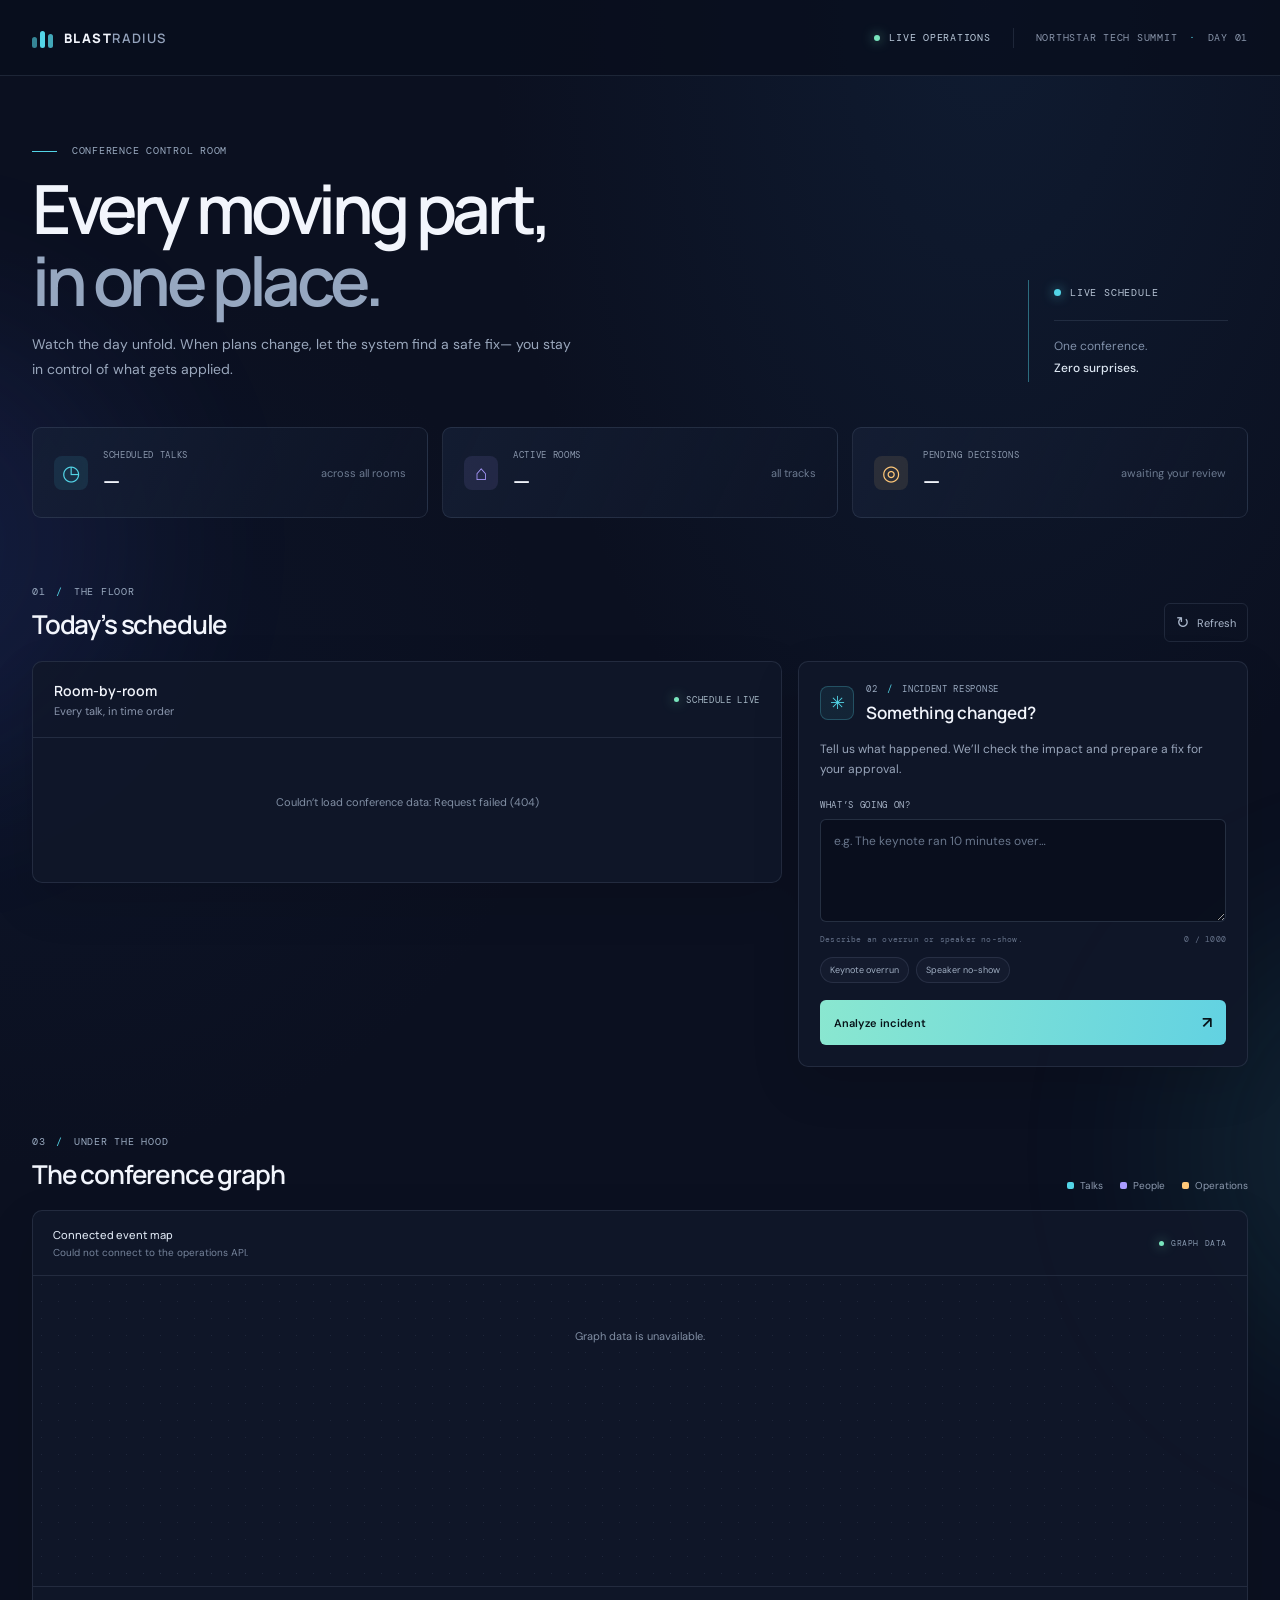
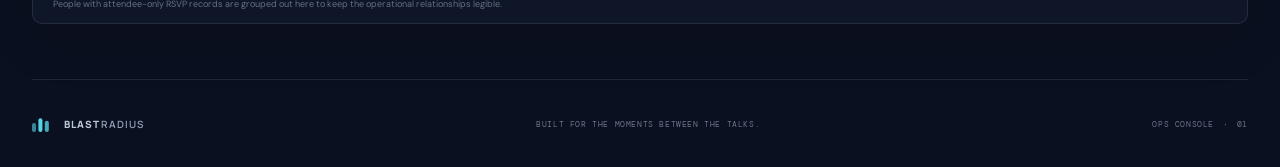
==== web/index.html @ 3070abd6 "first draft one shotted frontend lol" ====
<!doctype html>
<html lang="en">
  <head>
    <meta charset="utf-8">
    <meta name="viewport" content="width=device-width, initial-scale=1">
    <meta name="theme-color" content="#0b1020">
    <title>Blast Radius — Conference Operations</title>
    <link rel="stylesheet" href="/web/styles.css">
    <script src="/web/app.js" defer></script>
  </head>
  <body>
    <div class="ambient ambient-one" aria-hidden="true"></div>
    <div class="ambient ambient-two" aria-hidden="true"></div>

    <header class="topbar">
      <a class="brand" href="/" aria-label="Blast Radius home">
        <span class="brand-mark" aria-hidden="true"><i></i><i></i><i></i></span>
        <span>BLAST<span class="brand-light">RADIUS</span></span>
      </a>
      <div class="topbar-right">
        <span class="live-indicator"><span></span> LIVE OPERATIONS</span>
        <span class="topbar-divider"></span>
        <span class="event-label">NORTHSTAR TECH SUMMIT <span>·</span> DAY 01</span>
      </div>
    </header>

    <main class="page-shell">
      <section class="hero">
        <div class="hero-copy">
          <p class="eyebrow"><span class="eyebrow-line"></span> CONFERENCE CONTROL ROOM</p>
          <h1>Every moving part,<br><span>in one place.</span></h1>
          <p class="hero-description">
            Watch the day unfold. When plans change, let the system find a safe fix—
            you stay in control of what gets applied.
          </p>
        </div>
        <div class="hero-aside">
          <div class="date-chip"><span class="date-dot"></span> LIVE SCHEDULE</div>
          <div class="hero-aside-line"></div>
          <p>One conference.<br><strong>Zero surprises.</strong></p>
        </div>
      </section>

      <section class="metrics" aria-label="Conference overview">
        <article class="metric-card">
          <span class="metric-icon icon-cyan">◷</span>
          <div><span class="metric-label">SCHEDULED TALKS</span><strong id="talk-count">—</strong></div>
          <span class="metric-note">across all rooms</span>
        </article>
        <article class="metric-card">
          <span class="metric-icon icon-violet">⌂</span>
          <div><span class="metric-label">ACTIVE ROOMS</span><strong id="room-count">—</strong></div>
          <span class="metric-note">all tracks</span>
        </article>
        <article class="metric-card">
          <span class="metric-icon icon-amber">◎</span>
          <div><span class="metric-label">PENDING DECISIONS</span><strong id="pending-count">—</strong></div>
          <span class="metric-note">awaiting your review</span>
        </article>
      </section>

      <section class="workspace">
        <div class="section-heading">
          <div>
            <p class="eyebrow">01 <span>/</span> THE FLOOR</p>
            <h2>Today’s schedule</h2>
          </div>
          <button class="quiet-button" id="refresh-button" type="button">
            <span aria-hidden="true">↻</span> Refresh
          </button>
        </div>

        <div class="schedule-layout">
          <section class="schedule-panel panel">
            <div class="panel-heading">
              <div>
                <h3>Room-by-room</h3>
                <p>Every talk, in time order</p>
              </div>
              <span class="panel-status"><span></span> SCHEDULE LIVE</span>
            </div>
            <div id="schedule-content" class="schedule-content" aria-live="polite">
              <div class="loading-state"><span class="spinner"></span> Loading the floor plan…</div>
            </div>
          </section>

          <section class="incident-panel panel">
            <div class="incident-heading">
              <div class="incident-icon" aria-hidden="true">✳</div>
              <div>
                <p class="eyebrow">02 <span>/</span> INCIDENT RESPONSE</p>
                <h3>Something changed?</h3>
              </div>
            </div>
            <p class="incident-intro">
              Tell us what happened. We’ll check the impact and prepare a fix for your approval.
            </p>
            <form id="incident-form">
              <label for="incident-text">WHAT’S GOING ON?</label>
              <textarea
                id="incident-text"
                name="text"
                rows="4"
                maxlength="1000"
                placeholder="e.g. The keynote ran 10 minutes over…"
                required
              ></textarea>
              <div class="input-meta"><span>Describe an overrun or speaker no-show.</span><span id="char-count">0 / 1000</span></div>
              <div class="example-prompts">
                <button type="button" data-example="The keynote went 10 minutes over">Keynote overrun</button>
                <button type="button" data-example="The speaker for Neural Signals in Practice did not show up">Speaker no-show</button>
              </div>
              <button class="primary-button submit-button" id="submit-incident" type="submit">
                <span>Analyze incident</span><span aria-hidden="true">↗</span>
              </button>
              <p class="form-error" id="form-error" role="alert" hidden></p>
            </form>

            <section class="review-card" id="review-card" aria-live="polite" hidden>
              <div class="review-topline">
                <span class="review-label"><span class="review-dot"></span> PROPOSED FIX</span>
                <span class="review-pending" id="review-status">NEEDS YOUR OK</span>
              </div>
              <h4 id="fix-title"></h4>
              <div id="fix-details" class="fix-details"></div>
              <div class="notification-list" id="notification-list"></div>
              <div class="decision-actions" id="decision-actions">
                <button class="reject-button" id="reject-fix" type="button">No, reject</button>
                <button class="approve-button" id="approve-fix" type="button">Yes, apply fix <span aria-hidden="true">✓</span></button>
              </div>
              <p class="decision-note" id="decision-note">Nothing changes until you approve this proposal.</p>
            </section>
          </section>
        </div>
      </section>

      <section class="graph-section">
        <div class="section-heading graph-heading">
          <div>
            <p class="eyebrow">03 <span>/</span> UNDER THE HOOD</p>
            <h2>The conference graph</h2>
          </div>
          <div class="graph-key">
            <span><i class="key-dot key-talk"></i> Talks</span>
            <span><i class="key-dot key-people"></i> People</span>
            <span><i class="key-dot key-ops"></i> Operations</span>
          </div>
        </div>
        <div class="graph-panel panel">
          <div class="graph-toolbar">
            <div>
              <strong>Connected event map</strong>
              <span id="graph-summary">Loading nodes and relationships…</span>
            </div>
            <span class="graph-live"><span></span> GRAPH DATA</span>
          </div>
          <div class="graph-viewport" id="graph-viewport">
            <div class="loading-state"><span class="spinner"></span> Mapping the conference…</div>
          </div>
          <p class="graph-footnote">People with attendee-only RSVP records are grouped out here to keep the operational relationships legible.</p>
        </div>
      </section>

      <footer class="footer">
        <a class="brand footer-brand" href="/">
          <span class="brand-mark" aria-hidden="true"><i></i><i></i><i></i></span>
          <span>BLAST<span class="brand-light">RADIUS</span></span>
        </a>
        <span>BUILT FOR THE MOMENTS BETWEEN THE TALKS.</span>
        <span class="footer-version">OPS CONSOLE <span>·</span> 01</span>
      </footer>
    </main>
  </body>
</html>
---- web/styles.css ----
@import url("https://fonts.googleapis.com/css2?family=DM+Mono:wght@400;500&family=DM+Sans:wght@400;500;600;700&family=Manrope:wght@400;500;600;700;800&display=swap");

:root {
  color-scheme: dark;
  --bg: #0b1020;
  --panel: rgba(16, 23, 42, 0.88);
  --panel-strong: #111a2e;
  --line: rgba(167, 189, 222, 0.13);
  --text: #f2f5fc;
  --muted: #8a96ad;
  --faint: #59657b;
  --cyan: #53d5e7;
  --mint: #a5f0d2;
  --violet: #aa9bff;
  --amber: #ffc879;
  --red: #ff8b94;
  font-family: "DM Sans", -apple-system, BlinkMacSystemFont, "Segoe UI", sans-serif;
}

* { box-sizing: border-box; }
html { overflow-x: clip; }

body {
  margin: 0;
  overflow-x: hidden;
  color: var(--text);
  background:
    radial-gradient(ellipse at 77% 0%, rgba(32, 72, 116, 0.2), transparent 31rem),
    radial-gradient(ellipse at 0% 40%, rgba(24, 47, 91, 0.14), transparent 35rem),
    var(--bg);
}

button, textarea { font: inherit; }
button { color: inherit; }
a { color: inherit; text-decoration: none; }

.ambient {
  position: fixed;
  z-index: -1;
  width: 28rem;
  height: 28rem;
  border-radius: 50%;
  filter: blur(100px);
  pointer-events: none;
  opacity: 0.11;
}
.ambient-one { top: 20rem; left: -20rem; background: #536aff; }
.ambient-two { top: 58rem; right: -22rem; background: #38c9cb; }

.topbar {
  height: 76px;
  padding: 0 max(32px, calc((100vw - 1320px) / 2));
  display: flex;
  align-items: center;
  justify-content: space-between;
  border-bottom: 1px solid var(--line);
  background: rgba(9, 14, 28, 0.75);
}
.brand {
  display: inline-flex;
  align-items: center;
  gap: 11px;
  font-family: Manrope, sans-serif;
  font-size: 13px;
  font-weight: 800;
  letter-spacing: 0.11em;
}
.brand-light { color: #94a3bc; font-weight: 600; }
.brand-mark { width: 21px; height: 21px; display: flex; align-items: end; gap: 3px; }
.brand-mark i { display: block; width: 5px; border-radius: 4px; background: var(--cyan); }
.brand-mark i:nth-child(1) { height: 11px; opacity: 0.6; }
.brand-mark i:nth-child(2) { height: 17px; }
.brand-mark i:nth-child(3) { height: 14px; opacity: 0.78; }
.topbar-right { display: flex; align-items: center; gap: 22px; }
.live-indicator, .event-label, .eyebrow, .metric-label, .panel-status, .review-label,
.review-pending, .graph-live, .footer, .incident-panel form > label, .input-meta {
  font-family: "DM Mono", monospace;
  letter-spacing: 0.075em;
}
.live-indicator { color: #bbcadb; font-size: 10px; display: inline-flex; align-items: center; gap: 9px; }
.live-indicator > span, .panel-status > span, .graph-live > span {
  width: 6px; height: 6px; border-radius: 50%; background: #79e5bd;
  box-shadow: 0 0 12px rgba(121, 229, 189, 0.75);
}
.topbar-divider { height: 20px; width: 1px; background: var(--line); }
.event-label { font-size: 10px; color: #8995aa; }
.event-label span { padding: 0 5px; color: var(--cyan); }

.page-shell { width: min(1320px, calc(100% - 64px)); margin: 0 auto; }
.hero { display: flex; justify-content: space-between; align-items: end; padding: 67px 0 45px; }
.eyebrow { margin: 0; color: #99a9bf; font-size: 10px; line-height: 1.5; }
.eyebrow-line { display: inline-block; vertical-align: middle; width: 25px; height: 1px; margin-right: 8px; background: var(--cyan); }
.eyebrow > span:not(.eyebrow-line) { color: var(--cyan); padding: 0 4px; }
h1, h2, h3, h4, p { margin-top: 0; }
h1 {
  margin: 15px 0 15px;
  font-family: Manrope, sans-serif;
  font-size: clamp(43px, 5.3vw, 68px);
  line-height: 1.06;
  font-weight: 600;
  letter-spacing: -0.065em;
}
h1 > span { color: #96a7c0; }
.hero-description { max-width: 550px; margin: 0; color: #9aa7bc; font-size: 14px; line-height: 1.8; }
.hero-aside { min-width: 220px; padding: 0 0 3px 25px; border-left: 1px solid rgba(83, 213, 231, 0.45); }
.date-chip { display: inline-flex; align-items: center; gap: 9px; color: #b7c4d5; font: 10px "DM Mono", monospace; letter-spacing: 0.08em; }
.date-dot { width: 7px; height: 7px; border-radius: 50%; background: var(--cyan); box-shadow: 0 0 12px rgba(83,213,231,.7); }
.hero-aside-line { width: 100%; max-width: 174px; height: 1px; margin: 19px 0 15px; background: var(--line); }
.hero-aside p { margin: 0; color: #8090a9; font-size: 12px; line-height: 1.8; }
.hero-aside strong { color: #dce6f2; font-weight: 500; }

.metrics { display: grid; grid-template-columns: repeat(3, minmax(0, 1fr)); gap: 14px; margin-bottom: 66px; }
.metric-card {
  min-width: 0;
  min-height: 91px; padding: 19px 21px; display: flex; align-items: center; gap: 15px;
  background: linear-gradient(115deg, rgba(21, 31, 53, 0.84), rgba(15, 22, 40, 0.6));
  border: 1px solid var(--line); border-radius: 9px;
}
.metric-icon { width: 34px; height: 34px; display: grid; place-items: center; flex: 0 0 auto; border-radius: 8px; font-size: 21px; }
.icon-cyan { color: var(--cyan); background: rgba(83, 213, 231, 0.1); }
.icon-violet { color: var(--violet); background: rgba(170, 155, 255, 0.11); }
.icon-amber { color: var(--amber); background: rgba(255, 200, 121, 0.1); }
.metric-card > div { min-width: 0; display: grid; gap: 5px; }
.metric-label { color: #8b98ad; font-size: 9px; }
.metric-card strong { font: 600 22px Manrope, sans-serif; letter-spacing: -0.03em; }
.metric-note { margin-left: auto; color: #6d7b91; font-size: 11px; }

.section-heading { display: flex; align-items: end; justify-content: space-between; margin-bottom: 19px; }
.section-heading h2 { margin: 7px 0 0; font: 600 26px Manrope, sans-serif; letter-spacing: -0.045em; }
.quiet-button { display: flex; align-items: center; gap: 8px; padding: 8px 11px; border: 1px solid var(--line); border-radius: 6px; background: transparent; color: #abb8cc; font-size: 11px; cursor: pointer; transition: border-color .2s, color .2s; }
.quiet-button:hover { color: var(--text); border-color: rgba(83,213,231,.45); }
.quiet-button span { font-size: 16px; }
.schedule-layout { display: grid; grid-template-columns: minmax(0, 1.25fr) minmax(365px, 0.75fr); align-items: start; gap: 16px; }
.panel { border: 1px solid var(--line); border-radius: 10px; background: var(--panel); box-shadow: 0 18px 50px rgba(0,0,0,.12); }
.schedule-panel { overflow: hidden; }
.panel-heading { min-height: 76px; padding: 18px 21px; display: flex; justify-content: space-between; align-items: center; border-bottom: 1px solid var(--line); }
.panel-heading h3 { margin: 0 0 4px; font: 600 14px Manrope, sans-serif; }
.panel-heading p { margin: 0; color: var(--muted); font-size: 11px; }
.panel-status { display: flex; align-items: center; gap: 7px; color: #a7b9c7; font-size: 9px; }
.panel-status > span { width: 5px; height: 5px; }
.schedule-content { padding: 4px 21px 20px; }
.room-section { padding: 18px 0 5px; }
.room-section + .room-section { border-top: 1px solid var(--line); }
.room-heading { display: flex; justify-content: space-between; align-items: center; margin-bottom: 5px; }
.room-name { display: flex; align-items: center; gap: 9px; font: 600 12px Manrope, sans-serif; }
.room-mark { width: 7px; height: 7px; border: 1px solid var(--cyan); border-radius: 2px; box-shadow: 0 0 7px rgba(83, 213, 231, .28); }
.room-count { color: #748198; font: 9px "DM Mono", monospace; }
.talk-row { display: grid; grid-template-columns: 69px minmax(0, 1fr) auto; gap: 12px; align-items: center; min-height: 64px; padding: 11px 8px; border-radius: 6px; transition: background .18s; }
.talk-row:hover { background: rgba(125, 151, 189, .06); }
.talk-time { color: #84dce6; font: 10px "DM Mono", monospace; white-space: nowrap; }
.talk-info { min-width: 0; }
.talk-title { display: block; overflow: hidden; color: #e2e8f2; font: 500 12px Manrope, sans-serif; text-overflow: ellipsis; white-space: nowrap; }
.talk-meta { display: flex; gap: 8px; margin-top: 5px; color: #77859c; font-size: 10px; }
.talk-meta .separator { color: #46546b; }
.talk-badge { padding: 4px 7px; border: 1px solid rgba(130,148,171,.18); border-radius: 4px; color: #a6b1c1; font: 8px "DM Mono", monospace; white-space: nowrap; text-transform: uppercase; }
.talk-badge.completed { color: #98a5b9; }
.talk-badge.scheduled { color: #9de0d2; border-color: rgba(121,229,189,.17); background: rgba(121,229,189,.045); }

.incident-panel { padding: 21px; }
.incident-heading { display: flex; gap: 12px; align-items: center; }
.incident-icon { width: 34px; height: 34px; display: grid; place-items: center; border: 1px solid rgba(83,213,231,.25); border-radius: 8px; color: var(--cyan); background: rgba(83,213,231,.08); font-size: 18px; }
.incident-heading .eyebrow { font-size: 9px; }
.incident-heading h3 { margin: 4px 0 0; font: 600 17px Manrope, sans-serif; }
.incident-intro { margin: 15px 0 20px; color: #98a5ba; font-size: 12px; line-height: 1.7; }
.incident-panel form > label { display: block; margin-bottom: 8px; color: #a7b4c7; font-size: 9px; }
.incident-panel textarea { width: 100%; min-height: 103px; resize: vertical; padding: 12px 13px; border: 1px solid rgba(161,184,216,.19); border-radius: 6px; outline: none; color: var(--text); background: rgba(7,12,24,.56); font-size: 12px; line-height: 1.6; transition: border-color .18s, box-shadow .18s; }
.incident-panel textarea::placeholder { color: #68758b; }
.incident-panel textarea:focus { border-color: rgba(83,213,231,.58); box-shadow: 0 0 0 3px rgba(83,213,231,.08); }
.input-meta { display: flex; justify-content: space-between; gap: 10px; margin-top: 7px; color: #66738a; font-size: 8px; letter-spacing: .025em; }
.example-prompts { display: flex; flex-wrap: wrap; gap: 7px; margin: 13px 0 17px; }
.example-prompts button { padding: 6px 9px; border: 1px solid rgba(166,186,216,.13); border-radius: 20px; background: rgba(146,164,192,.045); color: #a0aec2; font-size: 9px; cursor: pointer; transition: all .18s; }
.example-prompts button:hover { color: var(--cyan); border-color: rgba(83,213,231,.4); background: rgba(83,213,231,.06); }
.primary-button, .approve-button { display: flex; justify-content: space-between; align-items: center; gap: 20px; border: 0; cursor: pointer; font-weight: 600; transition: filter .18s, transform .18s; }
.primary-button { width: 100%; padding: 12px 14px; border-radius: 6px; color: #071319; background: linear-gradient(100deg, #8ae7d0, #62d2e2); font-size: 11px; }
.primary-button:hover, .approve-button:hover { filter: brightness(1.08); transform: translateY(-1px); }
.primary-button:disabled, .approve-button:disabled, .reject-button:disabled { opacity: .55; cursor: wait; transform: none; }
.primary-button > span:last-child { font-size: 16px; }
.form-error { margin: 10px 0 0; color: #ff9ca3; font-size: 11px; line-height: 1.5; }

.review-card { margin-top: 20px; padding: 15px; border: 1px solid rgba(83,213,231,.25); border-radius: 8px; background: linear-gradient(135deg, rgba(22,44,61,.48), rgba(14,22,39,.74)); }
.review-topline { display: flex; justify-content: space-between; align-items: center; gap: 10px; }
.review-label { display: flex; align-items: center; gap: 7px; color: #92d6dd; font-size: 8px; }
.review-dot { width: 6px; height: 6px; border-radius: 50%; background: var(--cyan); box-shadow: 0 0 9px rgba(83,213,231,.7); }
.review-pending { color: var(--amber); font-size: 8px; }
.review-card h4 { margin: 12px 0 10px; font: 600 14px/1.45 Manrope, sans-serif; }
.fix-details { display: grid; gap: 7px; }
.fix-detail { padding: 9px 10px; border-left: 2px solid rgba(83,213,231,.54); background: rgba(6,12,24,.39); color: #c0cad8; font-size: 10px; line-height: 1.5; }
.fix-detail strong { color: #f0f4f8; font-weight: 600; }
.notification-list { display: grid; gap: 5px; margin-top: 10px; }
.notification-item { color: #8291a7; font-size: 9px; line-height: 1.5; }
.notification-item::before { content: "↳"; padding-right: 6px; color: var(--cyan); }
.decision-actions { display: grid; grid-template-columns: .82fr 1.18fr; gap: 8px; margin-top: 14px; }
.reject-button, .approve-button { min-height: 36px; padding: 9px 10px; border-radius: 5px; font-size: 10px; }
.reject-button { border: 1px solid rgba(255,139,148,.29); color: #ff9ca3; background: rgba(255,139,148,.05); cursor: pointer; }
.reject-button:hover { border-color: rgba(255,139,148,.65); background: rgba(255,139,148,.1); }
.approve-button { color: #061510; background: linear-gradient(110deg, #a8f2d1, #70dfc2); }
.approve-button span { font-size: 15px; }
.decision-note { margin: 10px 0 0; color: #8391a7; font-size: 9px; line-height: 1.5; }
.decision-complete { color: var(--mint); }
.decision-rejected { color: var(--amber); }

.graph-section { margin-top: 67px; }
.graph-heading { margin-bottom: 18px; }
.graph-key { display: flex; gap: 17px; color: #8c99ae; font-size: 10px; }
.graph-key > span { display: flex; align-items: center; gap: 6px; }
.key-dot { width: 7px; height: 7px; display: inline-block; border-radius: 2px; }
.key-talk { background: var(--cyan); }
.key-people { background: var(--violet); }
.key-ops { background: var(--amber); }
.graph-panel { overflow: hidden; }
.graph-toolbar { display: flex; align-items: center; justify-content: space-between; padding: 16px 20px; border-bottom: 1px solid var(--line); }
.graph-toolbar > div { display: grid; gap: 4px; }
.graph-toolbar strong { color: #dce5f1; font: 500 11px Manrope, sans-serif; }
.graph-toolbar > div > span { color: #77859c; font-size: 10px; }
.graph-live { display: flex; align-items: center; gap: 7px; color: #8697ad; font-size: 8px; }
.graph-live > span { width: 5px; height: 5px; }
.graph-viewport { max-height: 620px; min-height: 310px; overflow: auto; background-image: radial-gradient(rgba(141,163,195,.12) .8px, transparent .8px); background-size: 17px 17px; }
.graph-viewport svg { display: block; min-width: 100%; }
.graph-edge { stroke: #485973; stroke-opacity: .53; stroke-width: 1; }
.graph-edge.edge-NEXT_IN { stroke: var(--cyan); stroke-opacity: .7; stroke-width: 1.5; }
.graph-edge.edge-PRESENTS { stroke: var(--violet); }
.graph-edge.edge-AFFECTS, .graph-edge.edge-RESOLVES, .graph-edge.edge-PROPOSED { stroke: var(--amber); }
.graph-lane-label { fill: #78869c; font: 9px "DM Mono", monospace; letter-spacing: 1px; }
.graph-node rect { stroke-width: 1; rx: 6; }
.graph-node text { fill: #d6dfeb; font: 9px "DM Sans", sans-serif; pointer-events: none; }
.graph-node .node-id { fill: #7c8aa1; font: 7px "DM Mono", monospace; }
.graph-node.node-Talk rect { fill: #132d3a; stroke: rgba(83,213,231,.5); }
.graph-node.node-Person rect { fill: #211f3b; stroke: rgba(170,155,255,.48); }
.graph-node.node-Agent rect, .graph-node.node-Incident rect, .graph-node.node-Fix rect, .graph-node.node-Notification rect { fill: #382d20; stroke: rgba(255,200,121,.48); }
.graph-node.node-Room rect, .graph-node.node-Session rect { fill: #19283a; stroke: rgba(140,174,221,.38); }
.graph-node.node-Topic rect, .graph-node.node-SideEvent rect, .graph-node.node-Catering rect { fill: #1e302b; stroke: rgba(121,229,189,.38); }
.graph-footnote { margin: 0; padding: 11px 20px 13px; border-top: 1px solid var(--line); color: #65728a; font-size: 9px; }
.loading-state, .empty-state { min-height: 120px; display: flex; align-items: center; justify-content: center; gap: 10px; color: #8290a5; font-size: 11px; }
.spinner { width: 13px; height: 13px; border: 1px solid rgba(83,213,231,.3); border-top-color: var(--cyan); border-radius: 50%; animation: spin .8s linear infinite; }
@keyframes spin { to { transform: rotate(360deg); } }

.footer { min-height: 88px; margin-top: 55px; display: flex; align-items: center; justify-content: space-between; border-top: 1px solid var(--line); color: #69768b; font-size: 8px; }
.footer-brand { color: #bbc6d6; font-size: 10px; }
.footer-brand .brand-mark { transform: scale(.8); transform-origin: left center; }
.footer-version span { color: var(--cyan); padding: 0 3px; }

@media (max-width: 900px) {
  .schedule-layout { grid-template-columns: 1fr; }
  .incident-panel { max-width: none; }
  .hero-aside { margin-left: 25px; }
  .metric-note { display: none; }
}
@media (max-width: 620px) {
  .topbar { height: 64px; padding: 0 20px; }
  .topbar-right { gap: 10px; }
  .event-label, .topbar-divider { display: none; }
  .live-indicator { font-size: 0; }
  .live-indicator > span { width: 7px; height: 7px; }
  .page-shell { width: calc(100% - 36px); }
  .hero { padding: 47px 0 31px; }
  .hero-aside { display: none; }
  h1 { font-size: clamp(34px, 10.5vw, 47px); }
  .hero-description { font-size: 12px; }
  .metrics { gap: 7px; margin-bottom: 47px; }
  .metric-card { min-height: 81px; padding: 11px 7px; gap: 7px; }
  .metric-icon { width: 27px; height: 27px; font-size: 17px; }
  .metric-label { font-size: 7px; letter-spacing: .025em; }
  .metric-card strong { font-size: 18px; }
  .section-heading h2 { font-size: 22px; }
  .talk-row { grid-template-columns: 63px minmax(0,1fr); gap: 8px; padding: 10px 3px; }
  .talk-badge { display: none; }
  .schedule-content { padding: 4px 13px 15px; }
  .panel-heading { padding: 16px 14px; }
  .panel-status { font-size: 7px; }
  .incident-panel { padding: 17px 14px; }
  .graph-key { gap: 8px; font-size: 8px; }
  .graph-heading { align-items: start; }
  .graph-key { padding-top: 5px; }
  .graph-key > span { gap: 4px; }
  .graph-toolbar { padding: 14px; }
  .footer { min-height: 78px; font-size: 7px; }
  .footer > span:nth-child(2) { display: none; }
}
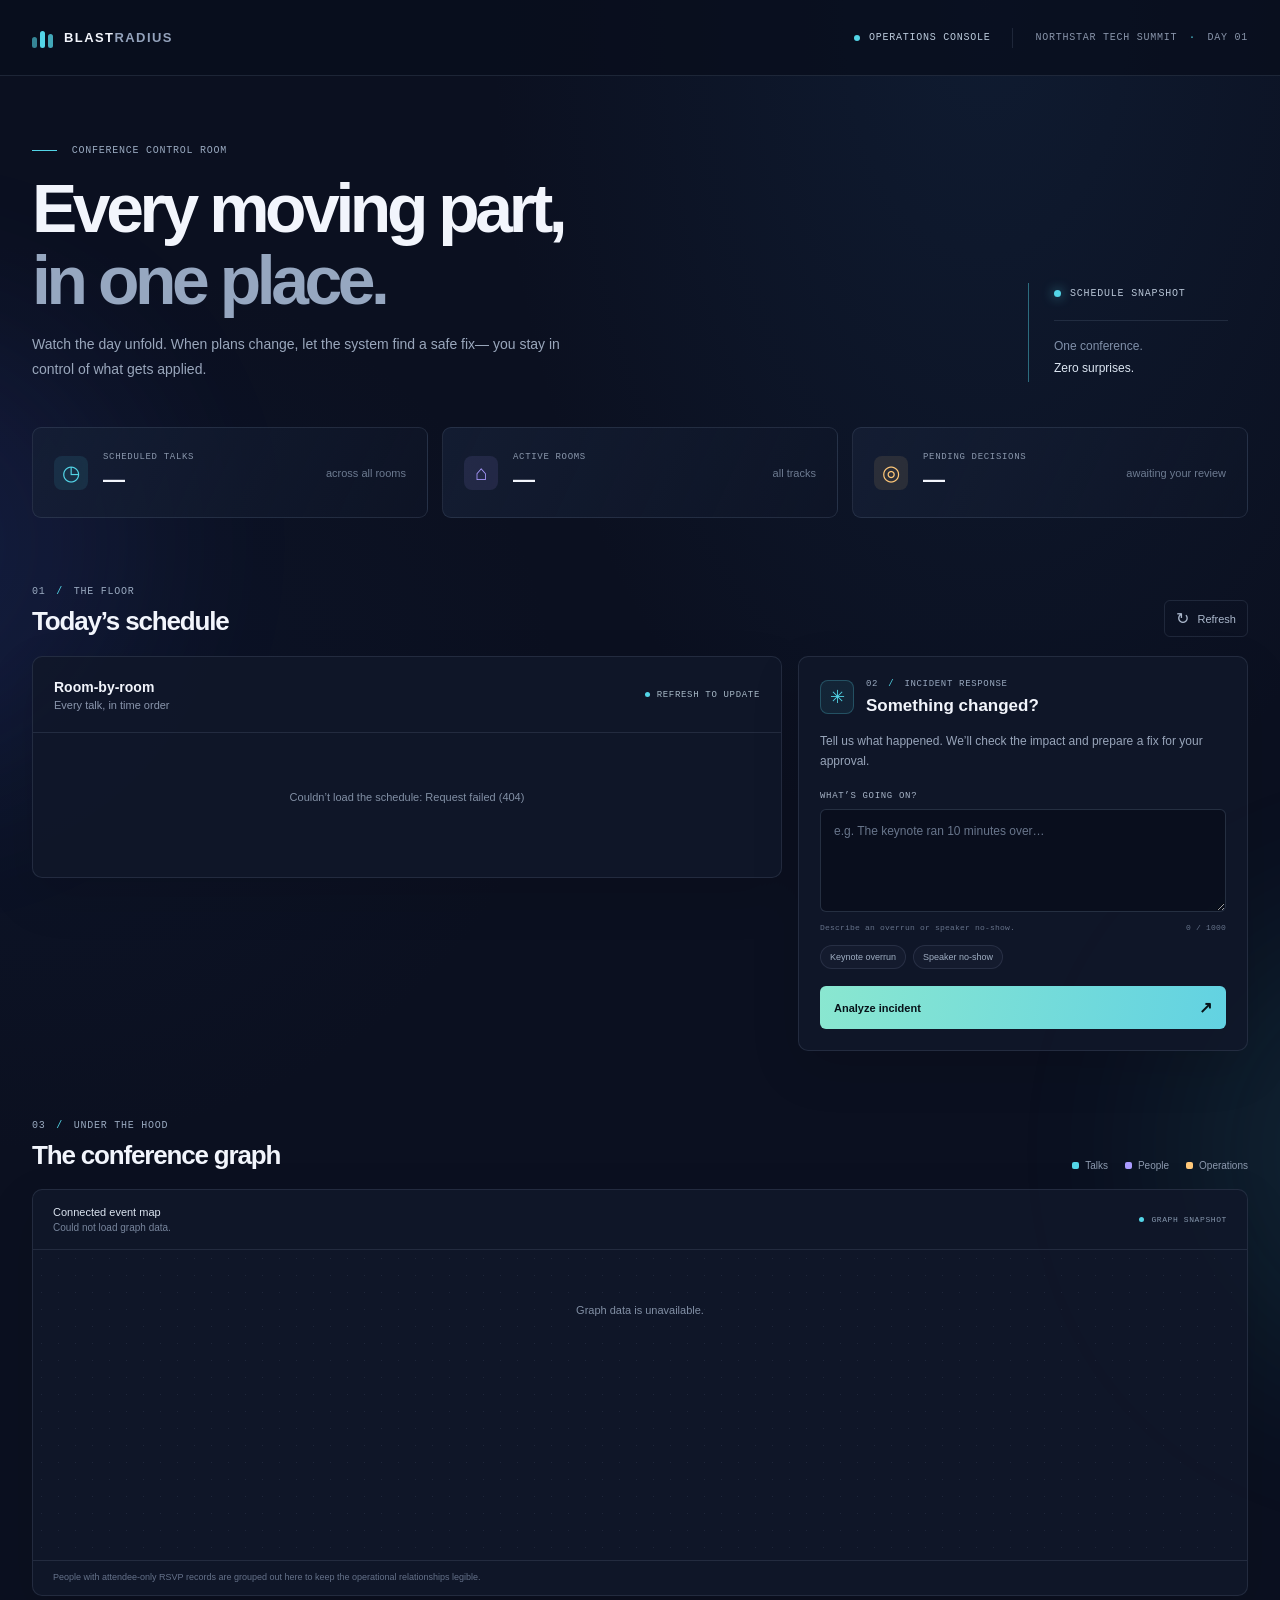
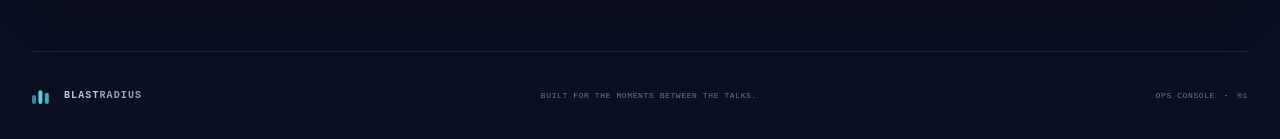
==== commit f6f3a677: "make fix approvals atomci and harden dashboard loading" ====
--- a/web/index.html
+++ b/web/index.html
@@ -18,7 +18,7 @@
         <span>BLAST<span class="brand-light">RADIUS</span></span>
       </a>
       <div class="topbar-right">
-        <span class="live-indicator"><span></span> LIVE OPERATIONS</span>
+        <span class="live-indicator"><span></span> OPERATIONS CONSOLE</span>
         <span class="topbar-divider"></span>
         <span class="event-label">NORTHSTAR TECH SUMMIT <span>·</span> DAY 01</span>
       </div>
@@ -35,7 +35,7 @@
           </p>
         </div>
         <div class="hero-aside">
-          <div class="date-chip"><span class="date-dot"></span> LIVE SCHEDULE</div>
+          <div class="date-chip"><span class="date-dot"></span> SCHEDULE SNAPSHOT</div>
           <div class="hero-aside-line"></div>
           <p>One conference.<br><strong>Zero surprises.</strong></p>
         </div>
@@ -77,7 +77,7 @@
                 <h3>Room-by-room</h3>
                 <p>Every talk, in time order</p>
               </div>
-              <span class="panel-status"><span></span> SCHEDULE LIVE</span>
+              <span class="panel-status"><span></span> REFRESH TO UPDATE</span>
             </div>
             <div id="schedule-content" class="schedule-content" aria-live="polite">
               <div class="loading-state"><span class="spinner"></span> Loading the floor plan…</div>
@@ -152,7 +152,7 @@
               <strong>Connected event map</strong>
               <span id="graph-summary">Loading nodes and relationships…</span>
             </div>
-            <span class="graph-live"><span></span> GRAPH DATA</span>
+            <span class="graph-live"><span></span> GRAPH SNAPSHOT</span>
           </div>
           <div class="graph-viewport" id="graph-viewport">
             <div class="loading-state"><span class="spinner"></span> Mapping the conference…</div>
--- a/web/styles.css
+++ b/web/styles.css
@@ -1,7 +1,6 @@
-@import url("https://fonts.googleapis.com/css2?family=DM+Mono:wght@400;500&family=DM+Sans:wght@400;500;600;700&family=Manrope:wght@400;500;600;700;800&display=swap");
-
 :root {
   color-scheme: dark;
+  --font-sans: -apple-system, BlinkMacSystemFont, "Segoe UI", sans-serif;
   --bg: #0b1020;
   --panel: rgba(16, 23, 42, 0.88);
   --panel-strong: #111a2e;
@@ -14,7 +13,7 @@
   --violet: #aa9bff;
   --amber: #ffc879;
   --red: #ff8b94;
-  font-family: "DM Sans", -apple-system, BlinkMacSystemFont, "Segoe UI", sans-serif;
+  font-family: var(--font-sans);
 }
 
 * { box-sizing: border-box; }
@@ -60,7 +59,7 @@
   display: inline-flex;
   align-items: center;
   gap: 11px;
-  font-family: Manrope, sans-serif;
+  font-family: inherit;
   font-size: 13px;
   font-weight: 800;
   letter-spacing: 0.11em;
@@ -79,8 +78,7 @@
 }
 .live-indicator { color: #bbcadb; font-size: 10px; display: inline-flex; align-items: center; gap: 9px; }
 .live-indicator > span, .panel-status > span, .graph-live > span {
-  width: 6px; height: 6px; border-radius: 50%; background: #79e5bd;
-  box-shadow: 0 0 12px rgba(121, 229, 189, 0.75);
+  width: 6px; height: 6px; border-radius: 50%; background: var(--cyan);
 }
 .topbar-divider { height: 20px; width: 1px; background: var(--line); }
 .event-label { font-size: 10px; color: #8995aa; }
@@ -94,7 +92,7 @@
 h1, h2, h3, h4, p { margin-top: 0; }
 h1 {
   margin: 15px 0 15px;
-  font-family: Manrope, sans-serif;
+  font-family: inherit;
   font-size: clamp(43px, 5.3vw, 68px);
   line-height: 1.06;
   font-weight: 600;
@@ -122,11 +120,11 @@
 .icon-amber { color: var(--amber); background: rgba(255, 200, 121, 0.1); }
 .metric-card > div { min-width: 0; display: grid; gap: 5px; }
 .metric-label { color: #8b98ad; font-size: 9px; }
-.metric-card strong { font: 600 22px Manrope, sans-serif; letter-spacing: -0.03em; }
+.metric-card strong { font: 600 22px var(--font-sans); letter-spacing: -0.03em; }
 .metric-note { margin-left: auto; color: #6d7b91; font-size: 11px; }
 
 .section-heading { display: flex; align-items: end; justify-content: space-between; margin-bottom: 19px; }
-.section-heading h2 { margin: 7px 0 0; font: 600 26px Manrope, sans-serif; letter-spacing: -0.045em; }
+.section-heading h2 { margin: 7px 0 0; font: 600 26px var(--font-sans); letter-spacing: -0.045em; }
 .quiet-button { display: flex; align-items: center; gap: 8px; padding: 8px 11px; border: 1px solid var(--line); border-radius: 6px; background: transparent; color: #abb8cc; font-size: 11px; cursor: pointer; transition: border-color .2s, color .2s; }
 .quiet-button:hover { color: var(--text); border-color: rgba(83,213,231,.45); }
 .quiet-button span { font-size: 16px; }
@@ -134,7 +132,7 @@
 .panel { border: 1px solid var(--line); border-radius: 10px; background: var(--panel); box-shadow: 0 18px 50px rgba(0,0,0,.12); }
 .schedule-panel { overflow: hidden; }
 .panel-heading { min-height: 76px; padding: 18px 21px; display: flex; justify-content: space-between; align-items: center; border-bottom: 1px solid var(--line); }
-.panel-heading h3 { margin: 0 0 4px; font: 600 14px Manrope, sans-serif; }
+.panel-heading h3 { margin: 0 0 4px; font: 600 14px var(--font-sans); }
 .panel-heading p { margin: 0; color: var(--muted); font-size: 11px; }
 .panel-status { display: flex; align-items: center; gap: 7px; color: #a7b9c7; font-size: 9px; }
 .panel-status > span { width: 5px; height: 5px; }
@@ -142,14 +140,14 @@
 .room-section { padding: 18px 0 5px; }
 .room-section + .room-section { border-top: 1px solid var(--line); }
 .room-heading { display: flex; justify-content: space-between; align-items: center; margin-bottom: 5px; }
-.room-name { display: flex; align-items: center; gap: 9px; font: 600 12px Manrope, sans-serif; }
+.room-name { display: flex; align-items: center; gap: 9px; font: 600 12px var(--font-sans); }
 .room-mark { width: 7px; height: 7px; border: 1px solid var(--cyan); border-radius: 2px; box-shadow: 0 0 7px rgba(83, 213, 231, .28); }
 .room-count { color: #748198; font: 9px "DM Mono", monospace; }
 .talk-row { display: grid; grid-template-columns: 69px minmax(0, 1fr) auto; gap: 12px; align-items: center; min-height: 64px; padding: 11px 8px; border-radius: 6px; transition: background .18s; }
 .talk-row:hover { background: rgba(125, 151, 189, .06); }
 .talk-time { color: #84dce6; font: 10px "DM Mono", monospace; white-space: nowrap; }
 .talk-info { min-width: 0; }
-.talk-title { display: block; overflow: hidden; color: #e2e8f2; font: 500 12px Manrope, sans-serif; text-overflow: ellipsis; white-space: nowrap; }
+.talk-title { display: block; overflow: hidden; color: #e2e8f2; font: 500 12px var(--font-sans); text-overflow: ellipsis; white-space: nowrap; }
 .talk-meta { display: flex; gap: 8px; margin-top: 5px; color: #77859c; font-size: 10px; }
 .talk-meta .separator { color: #46546b; }
 .talk-badge { padding: 4px 7px; border: 1px solid rgba(130,148,171,.18); border-radius: 4px; color: #a6b1c1; font: 8px "DM Mono", monospace; white-space: nowrap; text-transform: uppercase; }
@@ -160,7 +158,7 @@
 .incident-heading { display: flex; gap: 12px; align-items: center; }
 .incident-icon { width: 34px; height: 34px; display: grid; place-items: center; border: 1px solid rgba(83,213,231,.25); border-radius: 8px; color: var(--cyan); background: rgba(83,213,231,.08); font-size: 18px; }
 .incident-heading .eyebrow { font-size: 9px; }
-.incident-heading h3 { margin: 4px 0 0; font: 600 17px Manrope, sans-serif; }
+.incident-heading h3 { margin: 4px 0 0; font: 600 17px var(--font-sans); }
 .incident-intro { margin: 15px 0 20px; color: #98a5ba; font-size: 12px; line-height: 1.7; }
 .incident-panel form > label { display: block; margin-bottom: 8px; color: #a7b4c7; font-size: 9px; }
 .incident-panel textarea { width: 100%; min-height: 103px; resize: vertical; padding: 12px 13px; border: 1px solid rgba(161,184,216,.19); border-radius: 6px; outline: none; color: var(--text); background: rgba(7,12,24,.56); font-size: 12px; line-height: 1.6; transition: border-color .18s, box-shadow .18s; }
@@ -182,7 +180,7 @@
 .review-label { display: flex; align-items: center; gap: 7px; color: #92d6dd; font-size: 8px; }
 .review-dot { width: 6px; height: 6px; border-radius: 50%; background: var(--cyan); box-shadow: 0 0 9px rgba(83,213,231,.7); }
 .review-pending { color: var(--amber); font-size: 8px; }
-.review-card h4 { margin: 12px 0 10px; font: 600 14px/1.45 Manrope, sans-serif; }
+.review-card h4 { margin: 12px 0 10px; font: 600 14px/1.45 var(--font-sans); }
 .fix-details { display: grid; gap: 7px; }
 .fix-detail { padding: 9px 10px; border-left: 2px solid rgba(83,213,231,.54); background: rgba(6,12,24,.39); color: #c0cad8; font-size: 10px; line-height: 1.5; }
 .fix-detail strong { color: #f0f4f8; font-weight: 600; }
@@ -210,7 +208,7 @@
 .graph-panel { overflow: hidden; }
 .graph-toolbar { display: flex; align-items: center; justify-content: space-between; padding: 16px 20px; border-bottom: 1px solid var(--line); }
 .graph-toolbar > div { display: grid; gap: 4px; }
-.graph-toolbar strong { color: #dce5f1; font: 500 11px Manrope, sans-serif; }
+.graph-toolbar strong { color: #dce5f1; font: 500 11px var(--font-sans); }
 .graph-toolbar > div > span { color: #77859c; font-size: 10px; }
 .graph-live { display: flex; align-items: center; gap: 7px; color: #8697ad; font-size: 8px; }
 .graph-live > span { width: 5px; height: 5px; }
@@ -222,7 +220,7 @@
 .graph-edge.edge-AFFECTS, .graph-edge.edge-RESOLVES, .graph-edge.edge-PROPOSED { stroke: var(--amber); }
 .graph-lane-label { fill: #78869c; font: 9px "DM Mono", monospace; letter-spacing: 1px; }
 .graph-node rect { stroke-width: 1; rx: 6; }
-.graph-node text { fill: #d6dfeb; font: 9px "DM Sans", sans-serif; pointer-events: none; }
+.graph-node text { fill: #d6dfeb; font: 9px var(--font-sans); pointer-events: none; }
 .graph-node .node-id { fill: #7c8aa1; font: 7px "DM Mono", monospace; }
 .graph-node.node-Talk rect { fill: #132d3a; stroke: rgba(83,213,231,.5); }
 .graph-node.node-Person rect { fill: #211f3b; stroke: rgba(170,155,255,.48); }
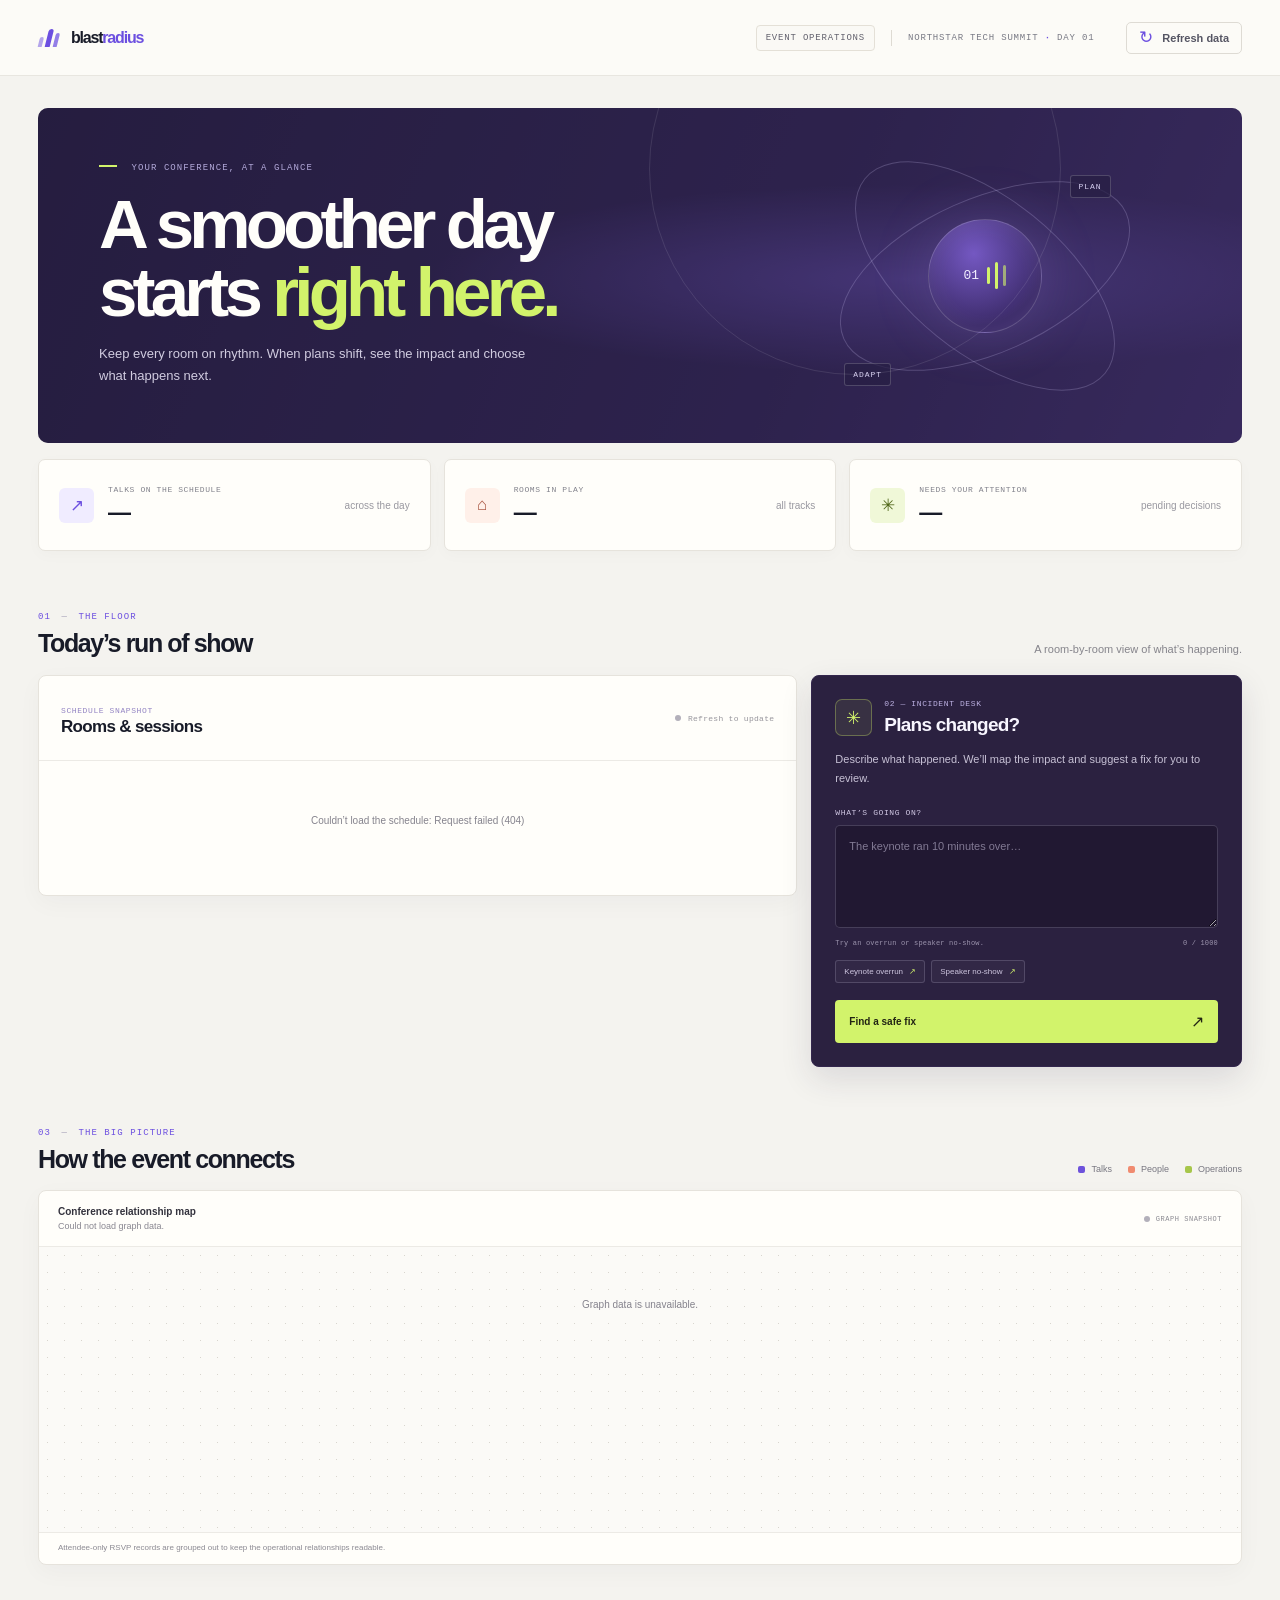
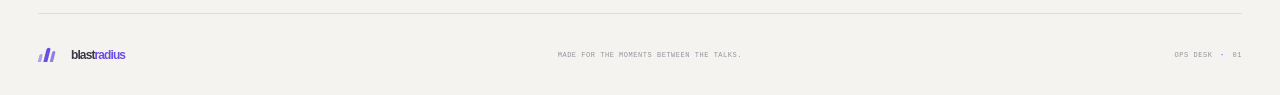
==== commit 51d29d68: "frontend redesign" ====
--- a/web/index.html
+++ b/web/index.html
@@ -3,131 +3,76 @@
   <head>
     <meta charset="utf-8">
     <meta name="viewport" content="width=device-width, initial-scale=1">
-    <meta name="theme-color" content="#0b1020">
+    <meta name="theme-color" content="#f4f3ef">
     <title>Blast Radius — Conference Operations</title>
     <link rel="stylesheet" href="/web/styles.css">
     <script src="/web/app.js" defer></script>
   </head>
   <body>
-    <div class="ambient ambient-one" aria-hidden="true"></div>
-    <div class="ambient ambient-two" aria-hidden="true"></div>
-
     <header class="topbar">
       <a class="brand" href="/" aria-label="Blast Radius home">
         <span class="brand-mark" aria-hidden="true"><i></i><i></i><i></i></span>
-        <span>BLAST<span class="brand-light">RADIUS</span></span>
+        <span>blast<span class="brand-light">radius</span></span>
       </a>
-      <div class="topbar-right">
-        <span class="live-indicator"><span></span> OPERATIONS CONSOLE</span>
-        <span class="topbar-divider"></span>
-        <span class="event-label">NORTHSTAR TECH SUMMIT <span>·</span> DAY 01</span>
-      </div>
+      <div class="topbar-meta"><span class="workspace-tag">EVENT OPERATIONS</span><span class="meta-divider"></span><span class="event-label">NORTHSTAR TECH SUMMIT <b>·</b> DAY 01</span></div>
+      <button class="quiet-button" id="refresh-button" type="button"><span aria-hidden="true">↻</span> Refresh data</button>
     </header>
 
     <main class="page-shell">
       <section class="hero">
         <div class="hero-copy">
-          <p class="eyebrow"><span class="eyebrow-line"></span> CONFERENCE CONTROL ROOM</p>
-          <h1>Every moving part,<br><span>in one place.</span></h1>
-          <p class="hero-description">
-            Watch the day unfold. When plans change, let the system find a safe fix—
-            you stay in control of what gets applied.
-          </p>
+          <p class="eyebrow"><span class="eyebrow-mark"></span> YOUR CONFERENCE, AT A GLANCE</p>
+          <h1>A smoother day<br>starts <span>right here.</span></h1>
+          <p class="hero-description">Keep every room on rhythm. When plans shift, see the impact and choose what happens next.</p>
         </div>
-        <div class="hero-aside">
-          <div class="date-chip"><span class="date-dot"></span> SCHEDULE SNAPSHOT</div>
-          <div class="hero-aside-line"></div>
-          <p>One conference.<br><strong>Zero surprises.</strong></p>
+        <div class="hero-art" aria-hidden="true">
+          <div class="orbit orbit-one"></div><div class="orbit orbit-two"></div>
+          <div class="orbit-core"><span>01</span><i></i><i></i><i></i></div>
+          <span class="orbit-label orbit-label-top">PLAN</span><span class="orbit-label orbit-label-bottom">ADAPT</span>
         </div>
       </section>
 
       <section class="metrics" aria-label="Conference overview">
-        <article class="metric-card">
-          <span class="metric-icon icon-cyan">◷</span>
-          <div><span class="metric-label">SCHEDULED TALKS</span><strong id="talk-count">—</strong></div>
-          <span class="metric-note">across all rooms</span>
-        </article>
-        <article class="metric-card">
-          <span class="metric-icon icon-violet">⌂</span>
-          <div><span class="metric-label">ACTIVE ROOMS</span><strong id="room-count">—</strong></div>
-          <span class="metric-note">all tracks</span>
-        </article>
-        <article class="metric-card">
-          <span class="metric-icon icon-amber">◎</span>
-          <div><span class="metric-label">PENDING DECISIONS</span><strong id="pending-count">—</strong></div>
-          <span class="metric-note">awaiting your review</span>
-        </article>
+        <article class="metric-card metric-talks"><span class="metric-icon" aria-hidden="true">↗</span><div><span class="metric-label">TALKS ON THE SCHEDULE</span><strong id="talk-count">—</strong></div><span class="metric-note">across the day</span></article>
+        <article class="metric-card metric-rooms"><span class="metric-icon" aria-hidden="true">⌂</span><div><span class="metric-label">ROOMS IN PLAY</span><strong id="room-count">—</strong></div><span class="metric-note">all tracks</span></article>
+        <article class="metric-card metric-decisions"><span class="metric-icon" aria-hidden="true">✳</span><div><span class="metric-label">NEEDS YOUR ATTENTION</span><strong id="pending-count">—</strong></div><span class="metric-note">pending decisions</span></article>
       </section>
 
       <section class="workspace">
         <div class="section-heading">
-          <div>
-            <p class="eyebrow">01 <span>/</span> THE FLOOR</p>
-            <h2>Today’s schedule</h2>
-          </div>
-          <button class="quiet-button" id="refresh-button" type="button">
-            <span aria-hidden="true">↻</span> Refresh
-          </button>
+          <div><p class="eyebrow section-index">01 <span>—</span> THE FLOOR</p><h2>Today’s run of show</h2></div>
+          <p class="section-aside">A room-by-room view of what’s happening.</p>
         </div>
-
         <div class="schedule-layout">
           <section class="schedule-panel panel">
             <div class="panel-heading">
-              <div>
-                <h3>Room-by-room</h3>
-                <p>Every talk, in time order</p>
-              </div>
-              <span class="panel-status"><span></span> REFRESH TO UPDATE</span>
+              <div><span class="panel-kicker">SCHEDULE SNAPSHOT</span><h3>Rooms &amp; sessions</h3></div>
+              <span class="schedule-hint"><i></i> Refresh to update</span>
             </div>
-            <div id="schedule-content" class="schedule-content" aria-live="polite">
-              <div class="loading-state"><span class="spinner"></span> Loading the floor plan…</div>
-            </div>
+            <div id="schedule-content" class="schedule-content" aria-live="polite"><div class="loading-state"><span class="spinner"></span> Loading the floor plan…</div></div>
           </section>
 
           <section class="incident-panel panel">
-            <div class="incident-heading">
+            <div class="incident-top">
               <div class="incident-icon" aria-hidden="true">✳</div>
-              <div>
-                <p class="eyebrow">02 <span>/</span> INCIDENT RESPONSE</p>
-                <h3>Something changed?</h3>
-              </div>
+              <div><p class="panel-kicker">02 — INCIDENT DESK</p><h3>Plans changed?</h3></div>
             </div>
-            <p class="incident-intro">
-              Tell us what happened. We’ll check the impact and prepare a fix for your approval.
-            </p>
+            <p class="incident-intro">Describe what happened. We’ll map the impact and suggest a fix for you to review.</p>
             <form id="incident-form">
               <label for="incident-text">WHAT’S GOING ON?</label>
-              <textarea
-                id="incident-text"
-                name="text"
-                rows="4"
-                maxlength="1000"
-                placeholder="e.g. The keynote ran 10 minutes over…"
-                required
-              ></textarea>
-              <div class="input-meta"><span>Describe an overrun or speaker no-show.</span><span id="char-count">0 / 1000</span></div>
-              <div class="example-prompts">
-                <button type="button" data-example="The keynote went 10 minutes over">Keynote overrun</button>
-                <button type="button" data-example="The speaker for Neural Signals in Practice did not show up">Speaker no-show</button>
-              </div>
-              <button class="primary-button submit-button" id="submit-incident" type="submit">
-                <span>Analyze incident</span><span aria-hidden="true">↗</span>
-              </button>
+              <textarea id="incident-text" name="text" rows="4" maxlength="1000" placeholder="The keynote ran 10 minutes over…" required></textarea>
+              <div class="input-meta"><span>Try an overrun or speaker no-show.</span><span id="char-count">0 / 1000</span></div>
+              <div class="example-prompts"><button type="button" data-example="The keynote went 10 minutes over">Keynote overrun <span>↗</span></button><button type="button" data-example="The speaker for Neural Signals in Practice did not show up">Speaker no-show <span>↗</span></button></div>
+              <button class="primary-button submit-button" id="submit-incident" type="submit"><span>Find a safe fix</span><span aria-hidden="true">↗</span></button>
               <p class="form-error" id="form-error" role="alert" hidden></p>
             </form>
 
             <section class="review-card" id="review-card" aria-live="polite" hidden>
-              <div class="review-topline">
-                <span class="review-label"><span class="review-dot"></span> PROPOSED FIX</span>
-                <span class="review-pending" id="review-status">NEEDS YOUR OK</span>
-              </div>
+              <div class="review-topline"><span class="review-label"><i></i> PROPOSED FIX</span><span class="review-pending" id="review-status">NEEDS YOUR OK</span></div>
               <h4 id="fix-title"></h4>
               <div id="fix-details" class="fix-details"></div>
               <div class="notification-list" id="notification-list"></div>
-              <div class="decision-actions" id="decision-actions">
-                <button class="reject-button" id="reject-fix" type="button">No, reject</button>
-                <button class="approve-button" id="approve-fix" type="button">Yes, apply fix <span aria-hidden="true">✓</span></button>
-              </div>
+              <div class="decision-actions" id="decision-actions"><button class="reject-button" id="reject-fix" type="button">Reject</button><button class="approve-button" id="approve-fix" type="button">Apply this fix <span aria-hidden="true">✓</span></button></div>
               <p class="decision-note" id="decision-note">Nothing changes until you approve this proposal.</p>
             </section>
           </section>
@@ -135,40 +80,15 @@
       </section>
 
       <section class="graph-section">
-        <div class="section-heading graph-heading">
-          <div>
-            <p class="eyebrow">03 <span>/</span> UNDER THE HOOD</p>
-            <h2>The conference graph</h2>
-          </div>
-          <div class="graph-key">
-            <span><i class="key-dot key-talk"></i> Talks</span>
-            <span><i class="key-dot key-people"></i> People</span>
-            <span><i class="key-dot key-ops"></i> Operations</span>
-          </div>
-        </div>
+        <div class="section-heading graph-heading"><div><p class="eyebrow section-index">03 <span>—</span> THE BIG PICTURE</p><h2>How the event connects</h2></div><div class="graph-key"><span><i class="key-dot key-talk"></i> Talks</span><span><i class="key-dot key-people"></i> People</span><span><i class="key-dot key-ops"></i> Operations</span></div></div>
         <div class="graph-panel panel">
-          <div class="graph-toolbar">
-            <div>
-              <strong>Connected event map</strong>
-              <span id="graph-summary">Loading nodes and relationships…</span>
-            </div>
-            <span class="graph-live"><span></span> GRAPH SNAPSHOT</span>
-          </div>
-          <div class="graph-viewport" id="graph-viewport">
-            <div class="loading-state"><span class="spinner"></span> Mapping the conference…</div>
-          </div>
-          <p class="graph-footnote">People with attendee-only RSVP records are grouped out here to keep the operational relationships legible.</p>
+          <div class="graph-toolbar"><div><strong>Conference relationship map</strong><span id="graph-summary">Loading nodes and relationships…</span></div><span class="graph-live"><i></i> GRAPH SNAPSHOT</span></div>
+          <div class="graph-viewport" id="graph-viewport"><div class="loading-state"><span class="spinner"></span> Mapping the conference…</div></div>
+          <p class="graph-footnote">Attendee-only RSVP records are grouped out to keep the operational relationships readable.</p>
         </div>
       </section>
 
-      <footer class="footer">
-        <a class="brand footer-brand" href="/">
-          <span class="brand-mark" aria-hidden="true"><i></i><i></i><i></i></span>
-          <span>BLAST<span class="brand-light">RADIUS</span></span>
-        </a>
-        <span>BUILT FOR THE MOMENTS BETWEEN THE TALKS.</span>
-        <span class="footer-version">OPS CONSOLE <span>·</span> 01</span>
-      </footer>
+      <footer class="footer"><a class="brand footer-brand" href="/"><span class="brand-mark" aria-hidden="true"><i></i><i></i><i></i></span><span>blast<span class="brand-light">radius</span></span></a><span>MADE FOR THE MOMENTS BETWEEN THE TALKS.</span><span class="footer-version">OPS DESK <b>·</b> 01</span></footer>
     </main>
   </body>
 </html>
--- a/web/styles.css
+++ b/web/styles.css
@@ -1,276 +1,249 @@
 :root {
-  color-scheme: dark;
+  color-scheme: light;
+  --paper: #f4f3ef;
+  --white: #fffefa;
+  --ink: #181b28;
+  --muted: #777986;
+  --line: #e7e5df;
+  --purple: #6c4fe0;
+  --purple-dark: #392779;
+  --lime: #d2f36b;
+  --coral: #f28b70;
   --font-sans: -apple-system, BlinkMacSystemFont, "Segoe UI", sans-serif;
-  --bg: #0b1020;
-  --panel: rgba(16, 23, 42, 0.88);
-  --panel-strong: #111a2e;
-  --line: rgba(167, 189, 222, 0.13);
-  --text: #f2f5fc;
-  --muted: #8a96ad;
-  --faint: #59657b;
-  --cyan: #53d5e7;
-  --mint: #a5f0d2;
-  --violet: #aa9bff;
-  --amber: #ffc879;
-  --red: #ff8b94;
+  --font-mono: "SFMono-Regular", Consolas, "Liberation Mono", monospace;
   font-family: var(--font-sans);
+  font-synthesis: none;
+  text-rendering: optimizeLegibility;
 }
 
 * { box-sizing: border-box; }
-html { overflow-x: clip; }
-
-body {
-  margin: 0;
-  overflow-x: hidden;
-  color: var(--text);
-  background:
-    radial-gradient(ellipse at 77% 0%, rgba(32, 72, 116, 0.2), transparent 31rem),
-    radial-gradient(ellipse at 0% 40%, rgba(24, 47, 91, 0.14), transparent 35rem),
-    var(--bg);
-}
-
+html { min-width: 320px; scroll-behavior: smooth; }
+body { margin: 0; color: var(--ink); background: var(--paper); }
 button, textarea { font: inherit; }
 button { color: inherit; }
 a { color: inherit; text-decoration: none; }
-
-.ambient {
-  position: fixed;
-  z-index: -1;
-  width: 28rem;
-  height: 28rem;
-  border-radius: 50%;
-  filter: blur(100px);
-  pointer-events: none;
-  opacity: 0.11;
-}
-.ambient-one { top: 20rem; left: -20rem; background: #536aff; }
-.ambient-two { top: 58rem; right: -22rem; background: #38c9cb; }
-
-.topbar {
-  height: 76px;
-  padding: 0 max(32px, calc((100vw - 1320px) / 2));
-  display: flex;
-  align-items: center;
-  justify-content: space-between;
-  border-bottom: 1px solid var(--line);
-  background: rgba(9, 14, 28, 0.75);
-}
-.brand {
-  display: inline-flex;
-  align-items: center;
-  gap: 11px;
-  font-family: inherit;
-  font-size: 13px;
-  font-weight: 800;
-  letter-spacing: 0.11em;
-}
-.brand-light { color: #94a3bc; font-weight: 600; }
-.brand-mark { width: 21px; height: 21px; display: flex; align-items: end; gap: 3px; }
-.brand-mark i { display: block; width: 5px; border-radius: 4px; background: var(--cyan); }
-.brand-mark i:nth-child(1) { height: 11px; opacity: 0.6; }
-.brand-mark i:nth-child(2) { height: 17px; }
-.brand-mark i:nth-child(3) { height: 14px; opacity: 0.78; }
-.topbar-right { display: flex; align-items: center; gap: 22px; }
-.live-indicator, .event-label, .eyebrow, .metric-label, .panel-status, .review-label,
-.review-pending, .graph-live, .footer, .incident-panel form > label, .input-meta {
-  font-family: "DM Mono", monospace;
-  letter-spacing: 0.075em;
-}
-.live-indicator { color: #bbcadb; font-size: 10px; display: inline-flex; align-items: center; gap: 9px; }
-.live-indicator > span, .panel-status > span, .graph-live > span {
-  width: 6px; height: 6px; border-radius: 50%; background: var(--cyan);
-}
-.topbar-divider { height: 20px; width: 1px; background: var(--line); }
-.event-label { font-size: 10px; color: #8995aa; }
-.event-label span { padding: 0 5px; color: var(--cyan); }
-
-.page-shell { width: min(1320px, calc(100% - 64px)); margin: 0 auto; }
-.hero { display: flex; justify-content: space-between; align-items: end; padding: 67px 0 45px; }
-.eyebrow { margin: 0; color: #99a9bf; font-size: 10px; line-height: 1.5; }
-.eyebrow-line { display: inline-block; vertical-align: middle; width: 25px; height: 1px; margin-right: 8px; background: var(--cyan); }
-.eyebrow > span:not(.eyebrow-line) { color: var(--cyan); padding: 0 4px; }
+[hidden] { display: none !important; }
+
+.topbar { height: 76px; padding: 0 max(38px, calc((100vw - 1320px) / 2)); display: flex; align-items: center; gap: 32px; border-bottom: 1px solid #e8e6e0; background: rgba(255,254,250,.78); }
+.brand { display: inline-flex; align-items: center; gap: 10px; flex: 0 0 auto; font-size: 16px; font-weight: 850; letter-spacing: -.075em; }
+.brand-light { color: var(--purple); }
+.brand-mark { width: 23px; height: 23px; display: flex; align-items: end; gap: 3px; padding: 2px; transform: skew(-14deg); }
+.brand-mark i { display: block; width: 5px; border-radius: 4px 4px 1px 1px; background: var(--purple); }
+.brand-mark i:nth-child(1) { height: 10px; opacity: .5; }
+.brand-mark i:nth-child(2) { height: 18px; }
+.brand-mark i:nth-child(3) { height: 14px; opacity: .72; }
+.topbar-meta { display: flex; align-items: center; gap: 16px; margin-left: auto; color: #787984; font: 9px var(--font-mono); letter-spacing: .09em; }
+.workspace-tag { padding: 7px 9px; border: 1px solid #e4e0d7; border-radius: 4px; color: #62616d; background: #faf9f5; }
+.meta-divider { width: 1px; height: 16px; background: #dedbd3; }
+.event-label b, .footer-version b { color: var(--purple); font-weight: 600; }
+.quiet-button { display: inline-flex; align-items: center; gap: 9px; flex: 0 0 auto; padding: 9px 12px; border: 1px solid #dedbd4; border-radius: 5px; color: #555563; background: transparent; font-size: 11px; font-weight: 600; cursor: pointer; transition: background .18s, border-color .18s, transform .18s; }
+.quiet-button:hover { border-color: #bfb3ee; background: #fffefa; transform: translateY(-1px); }
+.quiet-button span { color: var(--purple); font-size: 17px; line-height: 12px; }
+
+.page-shell { width: min(1320px, calc(100% - 76px)); margin: 0 auto; }
+.hero { position: relative; min-height: 335px; display: flex; align-items: center; justify-content: space-between; overflow: hidden; margin-top: 32px; padding: 43px 61px; border-radius: 10px; color: #fffefa; background: #292046; }
+.hero::before { position: absolute; inset: 0; content: ""; opacity: .44; background: radial-gradient(ellipse at 72% 51%, rgba(131,101,225,.65), transparent 39%), linear-gradient(112deg, #211a38 0%, #342657 63%, #4a367b 100%); }
+.hero::after { position: absolute; top: -145px; right: 15%; width: 410px; height: 410px; border: 1px solid rgba(255,255,255,.1); border-radius: 50%; content: ""; }
+.hero-copy { position: relative; z-index: 2; max-width: 580px; }
+.eyebrow { margin: 0; color: #b3a9da; font: 9px var(--font-mono); letter-spacing: .12em; }
+.eyebrow-mark { display: inline-block; width: 18px; height: 2px; margin: 0 8px 3px 0; background: var(--lime); }
 h1, h2, h3, h4, p { margin-top: 0; }
-h1 {
-  margin: 15px 0 15px;
-  font-family: inherit;
-  font-size: clamp(43px, 5.3vw, 68px);
-  line-height: 1.06;
-  font-weight: 600;
-  letter-spacing: -0.065em;
-}
-h1 > span { color: #96a7c0; }
-.hero-description { max-width: 550px; margin: 0; color: #9aa7bc; font-size: 14px; line-height: 1.8; }
-.hero-aside { min-width: 220px; padding: 0 0 3px 25px; border-left: 1px solid rgba(83, 213, 231, 0.45); }
-.date-chip { display: inline-flex; align-items: center; gap: 9px; color: #b7c4d5; font: 10px "DM Mono", monospace; letter-spacing: 0.08em; }
-.date-dot { width: 7px; height: 7px; border-radius: 50%; background: var(--cyan); box-shadow: 0 0 12px rgba(83,213,231,.7); }
-.hero-aside-line { width: 100%; max-width: 174px; height: 1px; margin: 19px 0 15px; background: var(--line); }
-.hero-aside p { margin: 0; color: #8090a9; font-size: 12px; line-height: 1.8; }
-.hero-aside strong { color: #dce6f2; font-weight: 500; }
-
-.metrics { display: grid; grid-template-columns: repeat(3, minmax(0, 1fr)); gap: 14px; margin-bottom: 66px; }
-.metric-card {
-  min-width: 0;
-  min-height: 91px; padding: 19px 21px; display: flex; align-items: center; gap: 15px;
-  background: linear-gradient(115deg, rgba(21, 31, 53, 0.84), rgba(15, 22, 40, 0.6));
-  border: 1px solid var(--line); border-radius: 9px;
-}
-.metric-icon { width: 34px; height: 34px; display: grid; place-items: center; flex: 0 0 auto; border-radius: 8px; font-size: 21px; }
-.icon-cyan { color: var(--cyan); background: rgba(83, 213, 231, 0.1); }
-.icon-violet { color: var(--violet); background: rgba(170, 155, 255, 0.11); }
-.icon-amber { color: var(--amber); background: rgba(255, 200, 121, 0.1); }
-.metric-card > div { min-width: 0; display: grid; gap: 5px; }
-.metric-label { color: #8b98ad; font-size: 9px; }
-.metric-card strong { font: 600 22px var(--font-sans); letter-spacing: -0.03em; }
-.metric-note { margin-left: auto; color: #6d7b91; font-size: 11px; }
-
-.section-heading { display: flex; align-items: end; justify-content: space-between; margin-bottom: 19px; }
-.section-heading h2 { margin: 7px 0 0; font: 600 26px var(--font-sans); letter-spacing: -0.045em; }
-.quiet-button { display: flex; align-items: center; gap: 8px; padding: 8px 11px; border: 1px solid var(--line); border-radius: 6px; background: transparent; color: #abb8cc; font-size: 11px; cursor: pointer; transition: border-color .2s, color .2s; }
-.quiet-button:hover { color: var(--text); border-color: rgba(83,213,231,.45); }
-.quiet-button span { font-size: 16px; }
-.schedule-layout { display: grid; grid-template-columns: minmax(0, 1.25fr) minmax(365px, 0.75fr); align-items: start; gap: 16px; }
-.panel { border: 1px solid var(--line); border-radius: 10px; background: var(--panel); box-shadow: 0 18px 50px rgba(0,0,0,.12); }
+h1 { margin: 18px 0 15px; font-size: clamp(44px, 5.4vw, 69px); font-weight: 620; letter-spacing: -.07em; line-height: .99; }
+h1 span { color: var(--lime); }
+.hero-description { max-width: 450px; margin: 0; color: #d1cce0; font-size: 13px; line-height: 1.75; }
+.hero-art { position: absolute; top: 0; right: 6%; width: 370px; height: 100%; }
+.orbit { position: absolute; top: 50%; left: 50%; border: 1px solid rgba(219,208,255,.22); border-radius: 50%; transform: translate(-50%,-50%) rotate(-24deg); }
+.orbit-one { width: 310px; height: 155px; }
+.orbit-two { width: 310px; height: 155px; transform: translate(-50%,-50%) rotate(39deg); }
+.orbit-core { position: absolute; top: 50%; left: 50%; width: 114px; height: 114px; display: flex; align-items: center; justify-content: center; gap: 5px; border: 1px solid rgba(255,255,255,.2); border-radius: 50%; color: #f4f0ff; background: radial-gradient(circle at 40% 30%, #7458c2, #3c2b6a 70%); box-shadow: 0 0 60px rgba(178,151,255,.18), inset 0 0 25px rgba(255,255,255,.07); transform: translate(-50%,-50%); }
+.orbit-core span { margin-right: 3px; font: 13px var(--font-mono); }
+.orbit-core i { width: 3px; height: 17px; border-radius: 4px; background: var(--lime); }
+.orbit-core i:nth-of-type(2) { height: 27px; }
+.orbit-core i:nth-of-type(3) { height: 21px; opacity: .6; }
+.orbit-label { position: absolute; padding: 6px 8px; border: 1px solid rgba(255,255,255,.18); border-radius: 3px; color: #d6cff0; background: rgba(40,31,68,.72); font: 8px var(--font-mono); letter-spacing: .12em; }
+.orbit-label-top { top: 20%; right: 16%; }
+.orbit-label-bottom { bottom: 17%; left: 12%; }
+
+.metrics { display: grid; grid-template-columns: repeat(3,minmax(0,1fr)); gap: 13px; margin: 16px 0 61px; }
+.metric-card { min-height: 92px; display: flex; align-items: center; gap: 14px; padding: 17px 20px; border: 1px solid #e6e3dc; border-radius: 7px; background: var(--white); box-shadow: 0 4px 16px rgba(35,31,48,.025); }
+.metric-icon { width: 35px; height: 35px; display: grid; place-items: center; flex: 0 0 auto; border-radius: 6px; color: var(--purple); background: #f0ecff; font-size: 17px; }
+.metric-rooms .metric-icon { color: #a7523e; background: #fff0e9; }
+.metric-decisions .metric-icon { color: #506719; background: #f0f8d8; }
+.metric-card > div { display: grid; gap: 5px; }
+.metric-label, .panel-kicker, .incident-panel form > label, .input-meta, .review-label, .review-pending, .footer, .graph-live { font-family: var(--font-mono); letter-spacing: .075em; }
+.metric-label { color: #81818b; font-size: 8px; }
+.metric-card strong { font-size: 23px; font-weight: 650; letter-spacing: -.045em; }
+.metric-note { margin-left: auto; color: #9998a0; font-size: 10px; }
+
+.section-heading { display: flex; align-items: end; justify-content: space-between; gap: 20px; margin-bottom: 17px; }
+.section-index { color: var(--purple); }
+.section-index span { padding: 0 4px; color: #aaa5bb; }
+.section-heading h2 { margin: 7px 0 0; font-size: 25px; font-weight: 630; letter-spacing: -.055em; }
+.section-aside { margin: 0 0 3px; color: #85848b; font-size: 11px; }
+.schedule-layout { display: grid; grid-template-columns: minmax(0,1.34fr) minmax(355px,.76fr); align-items: start; gap: 14px; }
+.panel { border: 1px solid #e6e3dc; border-radius: 8px; background: var(--white); box-shadow: 0 7px 24px rgba(35,31,48,.035); }
 .schedule-panel { overflow: hidden; }
-.panel-heading { min-height: 76px; padding: 18px 21px; display: flex; justify-content: space-between; align-items: center; border-bottom: 1px solid var(--line); }
-.panel-heading h3 { margin: 0 0 4px; font: 600 14px var(--font-sans); }
-.panel-heading p { margin: 0; color: var(--muted); font-size: 11px; }
-.panel-status { display: flex; align-items: center; gap: 7px; color: #a7b9c7; font-size: 9px; }
-.panel-status > span { width: 5px; height: 5px; }
-.schedule-content { padding: 4px 21px 20px; }
-.room-section { padding: 18px 0 5px; }
-.room-section + .room-section { border-top: 1px solid var(--line); }
-.room-heading { display: flex; justify-content: space-between; align-items: center; margin-bottom: 5px; }
-.room-name { display: flex; align-items: center; gap: 9px; font: 600 12px var(--font-sans); }
-.room-mark { width: 7px; height: 7px; border: 1px solid var(--cyan); border-radius: 2px; box-shadow: 0 0 7px rgba(83, 213, 231, .28); }
-.room-count { color: #748198; font: 9px "DM Mono", monospace; }
-.talk-row { display: grid; grid-template-columns: 69px minmax(0, 1fr) auto; gap: 12px; align-items: center; min-height: 64px; padding: 11px 8px; border-radius: 6px; transition: background .18s; }
-.talk-row:hover { background: rgba(125, 151, 189, .06); }
-.talk-time { color: #84dce6; font: 10px "DM Mono", monospace; white-space: nowrap; }
+.panel-heading { min-height: 85px; display: flex; align-items: center; justify-content: space-between; gap: 15px; padding: 18px 22px; border-bottom: 1px solid #eceae5; }
+.panel-kicker { margin: 0 0 6px; color: #9384c3; font-size: 8px; }
+.panel-heading h3, .incident-top h3 { margin: 0; font-size: 17px; font-weight: 640; letter-spacing: -.04em; }
+.schedule-hint { display: flex; align-items: center; gap: 7px; color: #96949b; font: 8px var(--font-mono); letter-spacing: .035em; }
+.schedule-hint i, .graph-live i { width: 6px; height: 6px; border-radius: 50%; background: #b3b0ba; }
+.schedule-content { padding: 2px 22px 17px; }
+.room-section { padding: 17px 0 5px; }
+.room-section + .room-section { border-top: 1px solid #eeece7; }
+.room-heading { display: flex; align-items: center; justify-content: space-between; margin-bottom: 6px; }
+.room-name { display: flex; align-items: center; gap: 8px; font-size: 11px; font-weight: 700; letter-spacing: -.01em; }
+.room-mark { width: 8px; height: 8px; border: 2px solid var(--purple); border-radius: 2px; transform: rotate(45deg); }
+.room-count { color: #a09da6; font: 8px var(--font-mono); letter-spacing: .08em; }
+.talk-row { position: relative; display: grid; grid-template-columns: max-content minmax(0,1fr) auto; gap: 12px; align-items: center; min-height: 61px; margin-left: 2px; padding: 9px 8px; border-radius: 5px; transition: background .16s; }
+.talk-row:hover { background: #f7f5fc; }
+.talk-time { color: #725bd1; font: 9px var(--font-mono); white-space: nowrap; }
 .talk-info { min-width: 0; }
-.talk-title { display: block; overflow: hidden; color: #e2e8f2; font: 500 12px var(--font-sans); text-overflow: ellipsis; white-space: nowrap; }
-.talk-meta { display: flex; gap: 8px; margin-top: 5px; color: #77859c; font-size: 10px; }
-.talk-meta .separator { color: #46546b; }
-.talk-badge { padding: 4px 7px; border: 1px solid rgba(130,148,171,.18); border-radius: 4px; color: #a6b1c1; font: 8px "DM Mono", monospace; white-space: nowrap; text-transform: uppercase; }
-.talk-badge.completed { color: #98a5b9; }
-.talk-badge.scheduled { color: #9de0d2; border-color: rgba(121,229,189,.17); background: rgba(121,229,189,.045); }
-
-.incident-panel { padding: 21px; }
-.incident-heading { display: flex; gap: 12px; align-items: center; }
-.incident-icon { width: 34px; height: 34px; display: grid; place-items: center; border: 1px solid rgba(83,213,231,.25); border-radius: 8px; color: var(--cyan); background: rgba(83,213,231,.08); font-size: 18px; }
-.incident-heading .eyebrow { font-size: 9px; }
-.incident-heading h3 { margin: 4px 0 0; font: 600 17px var(--font-sans); }
-.incident-intro { margin: 15px 0 20px; color: #98a5ba; font-size: 12px; line-height: 1.7; }
-.incident-panel form > label { display: block; margin-bottom: 8px; color: #a7b4c7; font-size: 9px; }
-.incident-panel textarea { width: 100%; min-height: 103px; resize: vertical; padding: 12px 13px; border: 1px solid rgba(161,184,216,.19); border-radius: 6px; outline: none; color: var(--text); background: rgba(7,12,24,.56); font-size: 12px; line-height: 1.6; transition: border-color .18s, box-shadow .18s; }
-.incident-panel textarea::placeholder { color: #68758b; }
-.incident-panel textarea:focus { border-color: rgba(83,213,231,.58); box-shadow: 0 0 0 3px rgba(83,213,231,.08); }
-.input-meta { display: flex; justify-content: space-between; gap: 10px; margin-top: 7px; color: #66738a; font-size: 8px; letter-spacing: .025em; }
-.example-prompts { display: flex; flex-wrap: wrap; gap: 7px; margin: 13px 0 17px; }
-.example-prompts button { padding: 6px 9px; border: 1px solid rgba(166,186,216,.13); border-radius: 20px; background: rgba(146,164,192,.045); color: #a0aec2; font-size: 9px; cursor: pointer; transition: all .18s; }
-.example-prompts button:hover { color: var(--cyan); border-color: rgba(83,213,231,.4); background: rgba(83,213,231,.06); }
-.primary-button, .approve-button { display: flex; justify-content: space-between; align-items: center; gap: 20px; border: 0; cursor: pointer; font-weight: 600; transition: filter .18s, transform .18s; }
-.primary-button { width: 100%; padding: 12px 14px; border-radius: 6px; color: #071319; background: linear-gradient(100deg, #8ae7d0, #62d2e2); font-size: 11px; }
-.primary-button:hover, .approve-button:hover { filter: brightness(1.08); transform: translateY(-1px); }
+.talk-title { display: block; overflow: hidden; color: #292a35; font-size: 11px; font-weight: 650; text-overflow: ellipsis; white-space: nowrap; }
+.talk-meta { display: flex; gap: 7px; margin-top: 4px; color: #8f8e97; font-size: 9px; }
+.talk-meta .separator { color: #c3c0ca; }
+.talk-badge { padding: 4px 6px; border: 1px solid #e8e6e0; border-radius: 3px; color: #8d8b94; background: #faf9f6; font: 7px var(--font-mono); white-space: nowrap; text-transform: uppercase; }
+.talk-badge.scheduled { border-color: #dce6c6; color: #60772e; background: #f3f8e8; }
+
+.incident-panel { padding: 23px; border-color: #33264d; color: #f8f6ff; background: #2b2140; box-shadow: 0 12px 32px rgba(43,33,64,.12); }
+.incident-top { display: flex; align-items: center; gap: 12px; }
+.incident-icon { width: 37px; height: 37px; display: grid; place-items: center; border: 1px solid rgba(210,243,107,.32); border-radius: 7px; color: var(--lime); background: rgba(210,243,107,.08); font-size: 18px; }
+.incident-top .panel-kicker { color: #bdb1e2; }
+.incident-top h3 { font-size: 19px; }
+.incident-intro { margin: 14px 0 21px; color: #c7c1d5; font-size: 11px; line-height: 1.7; }
+.incident-panel form > label { display: block; margin-bottom: 8px; color: #d1c8e4; font-size: 8px; }
+.incident-panel textarea { width: 100%; min-height: 103px; resize: vertical; padding: 12px 13px; border: 1px solid rgba(229,222,255,.19); border-radius: 5px; outline: none; color: #fff; background: #211832; font-size: 11px; line-height: 1.6; transition: border-color .18s, box-shadow .18s; }
+.incident-panel textarea::placeholder { color: #827a94; }
+.incident-panel textarea:focus { border-color: #b1a0ee; box-shadow: 0 0 0 3px rgba(177,160,238,.12); }
+.input-meta { display: flex; justify-content: space-between; gap: 10px; margin-top: 7px; color: #9c94ad; font-size: 7px; letter-spacing: .025em; }
+.example-prompts { display: flex; flex-wrap: wrap; gap: 6px; margin: 13px 0 17px; }
+.example-prompts button { padding: 6px 8px; border: 1px solid rgba(226,218,248,.18); border-radius: 3px; color: #cec6df; background: rgba(255,255,255,.035); font-size: 8px; cursor: pointer; transition: border-color .18s, background .18s; }
+.example-prompts button:hover { border-color: rgba(210,243,107,.6); background: rgba(210,243,107,.07); }
+.example-prompts button span { padding-left: 4px; color: var(--lime); }
+.primary-button, .approve-button { display: flex; align-items: center; justify-content: space-between; gap: 18px; border: 0; cursor: pointer; font-weight: 700; transition: filter .18s, transform .18s; }
+.primary-button { width: 100%; padding: 12px 14px; border-radius: 4px; color: #222413; background: var(--lime); font-size: 10px; }
+.primary-button:hover, .approve-button:hover { filter: brightness(1.05); transform: translateY(-1px); }
 .primary-button:disabled, .approve-button:disabled, .reject-button:disabled { opacity: .55; cursor: wait; transform: none; }
 .primary-button > span:last-child { font-size: 16px; }
-.form-error { margin: 10px 0 0; color: #ff9ca3; font-size: 11px; line-height: 1.5; }
-
-.review-card { margin-top: 20px; padding: 15px; border: 1px solid rgba(83,213,231,.25); border-radius: 8px; background: linear-gradient(135deg, rgba(22,44,61,.48), rgba(14,22,39,.74)); }
+.form-error { margin: 10px 0 0; color: #ffab9d; font-size: 10px; line-height: 1.5; }
+
+.review-card { margin-top: 19px; padding: 14px; border: 1px solid rgba(210,243,107,.35); border-radius: 6px; background: rgba(20,15,32,.48); }
 .review-topline { display: flex; justify-content: space-between; align-items: center; gap: 10px; }
-.review-label { display: flex; align-items: center; gap: 7px; color: #92d6dd; font-size: 8px; }
-.review-dot { width: 6px; height: 6px; border-radius: 50%; background: var(--cyan); box-shadow: 0 0 9px rgba(83,213,231,.7); }
-.review-pending { color: var(--amber); font-size: 8px; }
-.review-card h4 { margin: 12px 0 10px; font: 600 14px/1.45 var(--font-sans); }
-.fix-details { display: grid; gap: 7px; }
-.fix-detail { padding: 9px 10px; border-left: 2px solid rgba(83,213,231,.54); background: rgba(6,12,24,.39); color: #c0cad8; font-size: 10px; line-height: 1.5; }
-.fix-detail strong { color: #f0f4f8; font-weight: 600; }
-.notification-list { display: grid; gap: 5px; margin-top: 10px; }
-.notification-item { color: #8291a7; font-size: 9px; line-height: 1.5; }
-.notification-item::before { content: "↳"; padding-right: 6px; color: var(--cyan); }
-.decision-actions { display: grid; grid-template-columns: .82fr 1.18fr; gap: 8px; margin-top: 14px; }
-.reject-button, .approve-button { min-height: 36px; padding: 9px 10px; border-radius: 5px; font-size: 10px; }
-.reject-button { border: 1px solid rgba(255,139,148,.29); color: #ff9ca3; background: rgba(255,139,148,.05); cursor: pointer; }
-.reject-button:hover { border-color: rgba(255,139,148,.65); background: rgba(255,139,148,.1); }
-.approve-button { color: #061510; background: linear-gradient(110deg, #a8f2d1, #70dfc2); }
-.approve-button span { font-size: 15px; }
-.decision-note { margin: 10px 0 0; color: #8391a7; font-size: 9px; line-height: 1.5; }
-.decision-complete { color: var(--mint); }
-.decision-rejected { color: var(--amber); }
-
-.graph-section { margin-top: 67px; }
-.graph-heading { margin-bottom: 18px; }
-.graph-key { display: flex; gap: 17px; color: #8c99ae; font-size: 10px; }
+.review-label { display: flex; align-items: center; gap: 6px; color: #d0efa0; font-size: 7px; }
+.review-label i { width: 6px; height: 6px; border-radius: 50%; background: var(--lime); }
+.review-pending { color: #e4bd84; font-size: 7px; }
+.review-card h4 { margin: 11px 0 9px; font-size: 13px; line-height: 1.45; }
+.fix-details { display: grid; gap: 6px; }
+.fix-detail { padding: 8px 9px; border-left: 2px solid #a792e7; color: #d2cde0; background: rgba(255,255,255,.055); font-size: 9px; line-height: 1.5; }
+.fix-detail strong { color: #fff; font-weight: 650; }
+.notification-list { display: grid; gap: 5px; margin-top: 9px; }
+.notification-item { color: #b8afcb; font-size: 8px; line-height: 1.5; }
+.notification-item::before { content: "↳"; padding-right: 6px; color: var(--lime); }
+.decision-actions { display: grid; grid-template-columns: .8fr 1.2fr; gap: 7px; margin-top: 13px; }
+.reject-button, .approve-button { min-height: 35px; padding: 8px 9px; border-radius: 4px; font-size: 9px; }
+.reject-button { border: 1px solid rgba(255,164,155,.32); color: #ffb0a6; background: rgba(255,164,155,.05); cursor: pointer; }
+.reject-button:hover { border-color: rgba(255,164,155,.7); background: rgba(255,164,155,.1); }
+.approve-button { color: #252910; background: var(--lime); }
+.approve-button span { font-size: 14px; }
+.decision-note { margin: 9px 0 0; color: #a59bb9; font-size: 8px; line-height: 1.5; }
+.decision-complete { color: #d8efa5; }
+.decision-rejected { color: #f0c68d; }
+
+.graph-section { margin-top: 61px; }
+.graph-heading { margin-bottom: 16px; }
+.graph-key { display: flex; gap: 16px; color: #777680; font-size: 9px; }
 .graph-key > span { display: flex; align-items: center; gap: 6px; }
 .key-dot { width: 7px; height: 7px; display: inline-block; border-radius: 2px; }
-.key-talk { background: var(--cyan); }
-.key-people { background: var(--violet); }
-.key-ops { background: var(--amber); }
+.key-talk { background: #6d52db; }.key-people { background: #f08b70; }.key-ops { background: #a6c64a; }
 .graph-panel { overflow: hidden; }
-.graph-toolbar { display: flex; align-items: center; justify-content: space-between; padding: 16px 20px; border-bottom: 1px solid var(--line); }
+.graph-toolbar { display: flex; align-items: center; justify-content: space-between; padding: 15px 19px; border-bottom: 1px solid #eceae5; }
 .graph-toolbar > div { display: grid; gap: 4px; }
-.graph-toolbar strong { color: #dce5f1; font: 500 11px var(--font-sans); }
-.graph-toolbar > div > span { color: #77859c; font-size: 10px; }
-.graph-live { display: flex; align-items: center; gap: 7px; color: #8697ad; font-size: 8px; }
-.graph-live > span { width: 5px; height: 5px; }
-.graph-viewport { max-height: 620px; min-height: 310px; overflow: auto; background-image: radial-gradient(rgba(141,163,195,.12) .8px, transparent .8px); background-size: 17px 17px; }
+.graph-toolbar strong { color: #33323d; font-size: 10px; font-weight: 650; }
+.graph-toolbar > div > span { color: #898791; font-size: 9px; }
+.graph-live { display: flex; align-items: center; gap: 6px; color: #8a8991; font-size: 7px; }
+.graph-viewport { max-height: 560px; min-height: 285px; overflow: auto; background-color: #fbfaf7; background-image: radial-gradient(#d8d5ce .7px, transparent .7px); background-size: 17px 17px; }
 .graph-viewport svg { display: block; min-width: 100%; }
-.graph-edge { stroke: #485973; stroke-opacity: .53; stroke-width: 1; }
-.graph-edge.edge-NEXT_IN { stroke: var(--cyan); stroke-opacity: .7; stroke-width: 1.5; }
-.graph-edge.edge-PRESENTS { stroke: var(--violet); }
-.graph-edge.edge-AFFECTS, .graph-edge.edge-RESOLVES, .graph-edge.edge-PROPOSED { stroke: var(--amber); }
-.graph-lane-label { fill: #78869c; font: 9px "DM Mono", monospace; letter-spacing: 1px; }
+.graph-edge { stroke: #b4b0bd; stroke-opacity: .68; stroke-width: 1; }
+.graph-edge.edge-NEXT_IN { stroke: #7960dd; stroke-opacity: .75; stroke-width: 1.5; }
+.graph-edge.edge-PRESENTS { stroke: #e48972; }
+.graph-edge.edge-AFFECTS, .graph-edge.edge-RESOLVES, .graph-edge.edge-PROPOSED { stroke: #a4bf56; }
+.graph-lane-label { fill: #8c8994; font: 9px var(--font-mono); letter-spacing: 1px; }
 .graph-node rect { stroke-width: 1; rx: 6; }
-.graph-node text { fill: #d6dfeb; font: 9px var(--font-sans); pointer-events: none; }
-.graph-node .node-id { fill: #7c8aa1; font: 7px "DM Mono", monospace; }
-.graph-node.node-Talk rect { fill: #132d3a; stroke: rgba(83,213,231,.5); }
-.graph-node.node-Person rect { fill: #211f3b; stroke: rgba(170,155,255,.48); }
-.graph-node.node-Agent rect, .graph-node.node-Incident rect, .graph-node.node-Fix rect, .graph-node.node-Notification rect { fill: #382d20; stroke: rgba(255,200,121,.48); }
-.graph-node.node-Room rect, .graph-node.node-Session rect { fill: #19283a; stroke: rgba(140,174,221,.38); }
-.graph-node.node-Topic rect, .graph-node.node-SideEvent rect, .graph-node.node-Catering rect { fill: #1e302b; stroke: rgba(121,229,189,.38); }
-.graph-footnote { margin: 0; padding: 11px 20px 13px; border-top: 1px solid var(--line); color: #65728a; font-size: 9px; }
-.loading-state, .empty-state { min-height: 120px; display: flex; align-items: center; justify-content: center; gap: 10px; color: #8290a5; font-size: 11px; }
-.spinner { width: 13px; height: 13px; border: 1px solid rgba(83,213,231,.3); border-top-color: var(--cyan); border-radius: 50%; animation: spin .8s linear infinite; }
+.graph-node text { fill: #373543; font: 9px var(--font-sans); pointer-events: none; }
+.graph-node .node-id { fill: #8c8996; font: 7px var(--font-mono); }
+.graph-node.node-Talk rect { fill: #eeeaff; stroke: #aa9de3; }
+.graph-node.node-Person rect { fill: #fff0eb; stroke: #e2a393; }
+.graph-node.node-Agent rect, .graph-node.node-Incident rect, .graph-node.node-Fix rect, .graph-node.node-Notification rect { fill: #f2f5de; stroke: #bdca87; }
+.graph-node.node-Room rect, .graph-node.node-Session rect { fill: #f1eff8; stroke: #b7aed1; }
+.graph-node.node-Topic rect, .graph-node.node-SideEvent rect, .graph-node.node-Catering rect { fill: #eaf3e4; stroke: #adc498; }
+.graph-footnote { margin: 0; padding: 10px 19px 12px; border-top: 1px solid #eceae5; color: #8b8992; font-size: 8px; }
+.loading-state, .empty-state { min-height: 115px; display: flex; align-items: center; justify-content: center; gap: 9px; color: #85838d; font-size: 10px; }
+.spinner { width: 13px; height: 13px; border: 1px solid #ded9f0; border-top-color: var(--purple); border-radius: 50%; animation: spin .8s linear infinite; }
 @keyframes spin { to { transform: rotate(360deg); } }
 
-.footer { min-height: 88px; margin-top: 55px; display: flex; align-items: center; justify-content: space-between; border-top: 1px solid var(--line); color: #69768b; font-size: 8px; }
-.footer-brand { color: #bbc6d6; font-size: 10px; }
-.footer-brand .brand-mark { transform: scale(.8); transform-origin: left center; }
-.footer-version span { color: var(--cyan); padding: 0 3px; }
+.footer { min-height: 82px; display: flex; align-items: center; justify-content: space-between; gap: 18px; margin-top: 48px; border-top: 1px solid #dfddd6; color: #96949b; font-size: 7px; }
+.footer-brand { color: #3a3745; font: 800 12px var(--font-sans); }
+.footer-brand .brand-mark { transform: scale(.8) skew(-14deg); transform-origin: left center; }
+.footer-version b { padding: 0 3px; }
 
 @media (max-width: 900px) {
+  .topbar { padding: 0 25px; gap: 16px; }
+  .page-shell { width: calc(100% - 50px); }
+  .hero { min-height: 310px; padding: 38px 39px; }
+  .hero-art { right: -7%; opacity: .78; }
   .schedule-layout { grid-template-columns: 1fr; }
-  .incident-panel { max-width: none; }
-  .hero-aside { margin-left: 25px; }
+  .incident-panel { display: grid; grid-template-columns: minmax(0,.75fr) minmax(0,1fr); column-gap: 25px; }
+  .incident-top, .incident-intro { grid-column: 1; }
+  .incident-panel form, .review-card { grid-column: 2; }
+  .incident-panel form { grid-row: 1 / span 2; }
+  .review-card { grid-row: 3; }
   .metric-note { display: none; }
 }
 @media (max-width: 620px) {
-  .topbar { height: 64px; padding: 0 20px; }
-  .topbar-right { gap: 10px; }
-  .event-label, .topbar-divider { display: none; }
-  .live-indicator { font-size: 0; }
-  .live-indicator > span { width: 7px; height: 7px; }
-  .page-shell { width: calc(100% - 36px); }
-  .hero { padding: 47px 0 31px; }
-  .hero-aside { display: none; }
-  h1 { font-size: clamp(34px, 10.5vw, 47px); }
-  .hero-description { font-size: 12px; }
-  .metrics { gap: 7px; margin-bottom: 47px; }
-  .metric-card { min-height: 81px; padding: 11px 7px; gap: 7px; }
-  .metric-icon { width: 27px; height: 27px; font-size: 17px; }
-  .metric-label { font-size: 7px; letter-spacing: .025em; }
+  .topbar { height: 63px; padding: 0 17px; }
+  .topbar-meta { display: none; }
+  .quiet-button { margin-left: auto; padding: 8px 9px; font-size: 9px; }
+  .page-shell { width: calc(100% - 30px); }
+  .hero { min-height: 327px; align-items: start; margin-top: 15px; padding: 35px 24px; }
+  .hero-copy { max-width: 95%; }
+  h1 { margin-top: 19px; font-size: clamp(43px, 12vw, 58px); }
+  .hero-description { max-width: 320px; font-size: 11px; }
+  .hero-art { top: 106px; right: -145px; width: 300px; height: 230px; opacity: .43; }
+  .orbit-one, .orbit-two { width: 250px; height: 120px; }
+  .orbit-core { width: 88px; height: 88px; }
+  .orbit-label { display: none; }
+  .metrics { grid-template-columns: repeat(3,minmax(0,1fr)); gap: 6px; margin: 9px 0 42px; }
+  .metric-card { min-height: 82px; flex-direction: column; align-items: flex-start; gap: 5px; padding: 10px 9px; }
+  .metric-icon { width: 22px; height: 22px; font-size: 12px; }
+  .metric-card > div { gap: 2px; }
+  .metric-label { font-size: 6px; letter-spacing: .01em; }
   .metric-card strong { font-size: 18px; }
-  .section-heading h2 { font-size: 22px; }
-  .talk-row { grid-template-columns: 63px minmax(0,1fr); gap: 8px; padding: 10px 3px; }
+  .section-heading { align-items: start; margin-bottom: 13px; }
+  .section-heading h2 { font-size: 21px; }
+  .section-aside { display: none; }
+  .schedule-layout { gap: 11px; }
+  .panel-heading { min-height: 75px; padding: 15px; }
+  .schedule-hint { max-width: 81px; font-size: 7px; line-height: 1.4; }
+  .schedule-content { padding: 1px 13px 13px; }
+  .room-section { padding-top: 15px; }
+  .talk-row { grid-template-columns: max-content minmax(0,1fr); gap: 8px; min-height: 59px; padding: 8px 3px; }
+  .talk-time { font-size: 8px; }
   .talk-badge { display: none; }
-  .schedule-content { padding: 4px 13px 15px; }
-  .panel-heading { padding: 16px 14px; }
-  .panel-status { font-size: 7px; }
-  .incident-panel { padding: 17px 14px; }
-  .graph-key { gap: 8px; font-size: 8px; }
+  .talk-title { font-size: 10px; }
+  .talk-meta { font-size: 8px; }
+  .incident-panel { display: block; padding: 18px 15px; }
+  .incident-intro { margin-bottom: 17px; }
+  .input-meta { font-size: 6px; }
+  .example-prompts { gap: 5px; }
+  .example-prompts button { font-size: 7px; }
+  .graph-section { margin-top: 43px; }
   .graph-heading { align-items: start; }
-  .graph-key { padding-top: 5px; }
-  .graph-key > span { gap: 4px; }
-  .graph-toolbar { padding: 14px; }
-  .footer { min-height: 78px; font-size: 7px; }
+  .graph-key { display: grid; grid-template-columns: 1fr 1fr; gap: 6px 9px; padding-top: 7px; font-size: 7px; }
+  .graph-toolbar { align-items: start; padding: 13px; }
+  .graph-live { font-size: 6px; white-space: nowrap; }
+  .footer { min-height: 69px; font-size: 6px; }
   .footer > span:nth-child(2) { display: none; }
 }
+@media (prefers-reduced-motion: reduce) {
+  *, *::before, *::after { scroll-behavior: auto !important; animation-duration: .01ms !important; animation-iteration-count: 1 !important; transition-duration: .01ms !important; }
+}
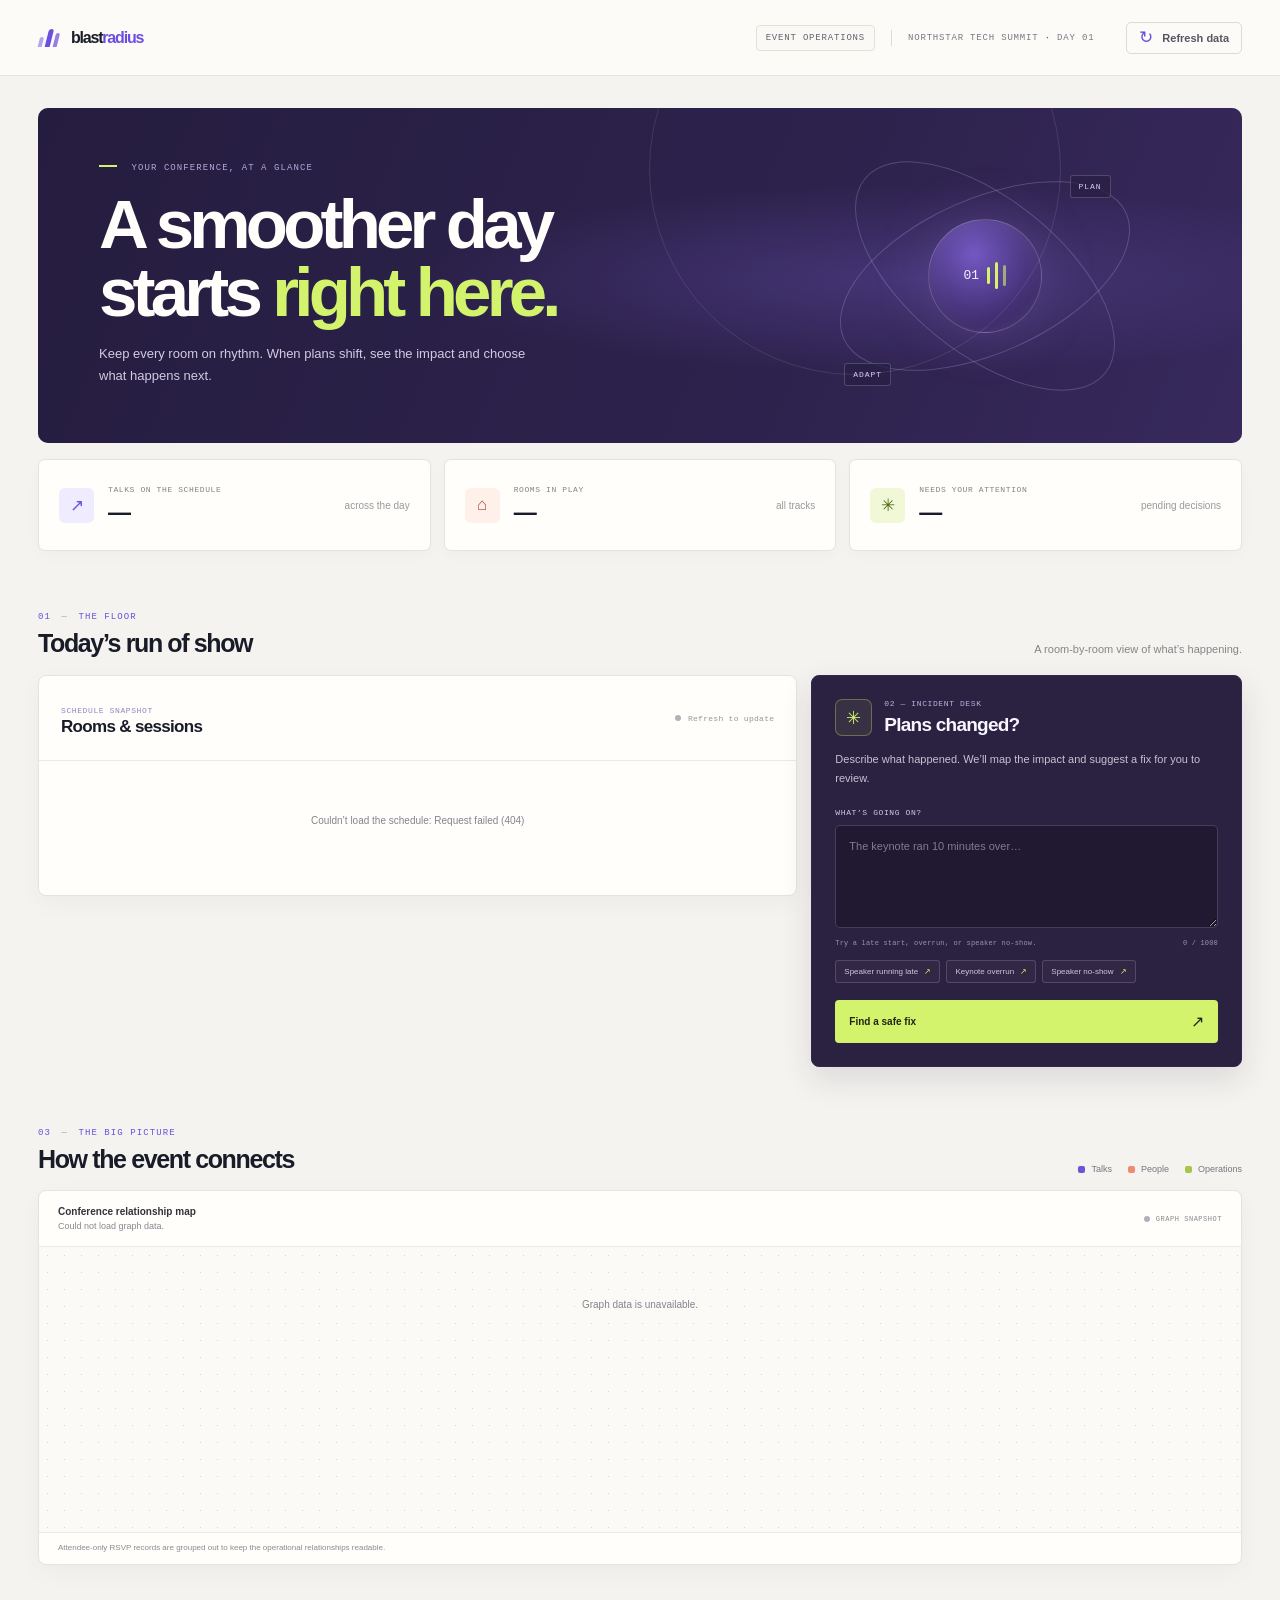
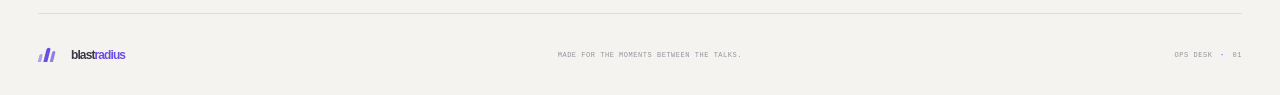
==== commit 26998f8e: "improve incident handling and schedule proposals" ====
--- a/web/index.html
+++ b/web/index.html
@@ -61,8 +61,8 @@
             <form id="incident-form">
               <label for="incident-text">WHAT’S GOING ON?</label>
               <textarea id="incident-text" name="text" rows="4" maxlength="1000" placeholder="The keynote ran 10 minutes over…" required></textarea>
-              <div class="input-meta"><span>Try an overrun or speaker no-show.</span><span id="char-count">0 / 1000</span></div>
-              <div class="example-prompts"><button type="button" data-example="The keynote went 10 minutes over">Keynote overrun <span>↗</span></button><button type="button" data-example="The speaker for Neural Signals in Practice did not show up">Speaker no-show <span>↗</span></button></div>
+              <div class="input-meta"><span>Try a late start, overrun, or speaker no-show.</span><span id="char-count">0 / 1000</span></div>
+              <div class="example-prompts"><button type="button" data-example="Maya Rivera is running 20 minutes late and will start A Short History of AI 20 minutes late">Speaker running late <span>↗</span></button><button type="button" data-example="The keynote went 10 minutes over">Keynote overrun <span>↗</span></button><button type="button" data-example="The speaker for Neural Signals in Practice did not show up">Speaker no-show <span>↗</span></button></div>
               <button class="primary-button submit-button" id="submit-incident" type="submit"><span>Find a safe fix</span><span aria-hidden="true">↗</span></button>
               <p class="form-error" id="form-error" role="alert" hidden></p>
             </form>
--- a/web/styles.css
+++ b/web/styles.css
@@ -95,7 +95,7 @@
 .room-name { display: flex; align-items: center; gap: 8px; font-size: 11px; font-weight: 700; letter-spacing: -.01em; }
 .room-mark { width: 8px; height: 8px; border: 2px solid var(--purple); border-radius: 2px; transform: rotate(45deg); }
 .room-count { color: #a09da6; font: 8px var(--font-mono); letter-spacing: .08em; }
-.talk-row { position: relative; display: grid; grid-template-columns: max-content minmax(0,1fr) auto; gap: 12px; align-items: center; min-height: 61px; margin-left: 2px; padding: 9px 8px; border-radius: 5px; transition: background .16s; }
+.talk-row { position: relative; display: grid; grid-template-columns: 210px minmax(0,1fr) auto; gap: 12px; align-items: center; min-height: 61px; margin-left: 2px; padding: 9px 8px; border-radius: 5px; transition: background .16s; }
 .talk-row:hover { background: #f7f5fc; }
 .talk-time { color: #725bd1; font: 9px var(--font-mono); white-space: nowrap; }
 .talk-info { min-width: 0; }
@@ -226,8 +226,8 @@
   .schedule-hint { max-width: 81px; font-size: 7px; line-height: 1.4; }
   .schedule-content { padding: 1px 13px 13px; }
   .room-section { padding-top: 15px; }
-  .talk-row { grid-template-columns: max-content minmax(0,1fr); gap: 8px; min-height: 59px; padding: 8px 3px; }
-  .talk-time { font-size: 8px; }
+  .talk-row { grid-template-columns: 155px minmax(0,1fr); gap: 8px; min-height: 59px; padding: 8px 3px; }
+  .talk-time { font-size: 7px; }
   .talk-badge { display: none; }
   .talk-title { font-size: 10px; }
   .talk-meta { font-size: 8px; }
